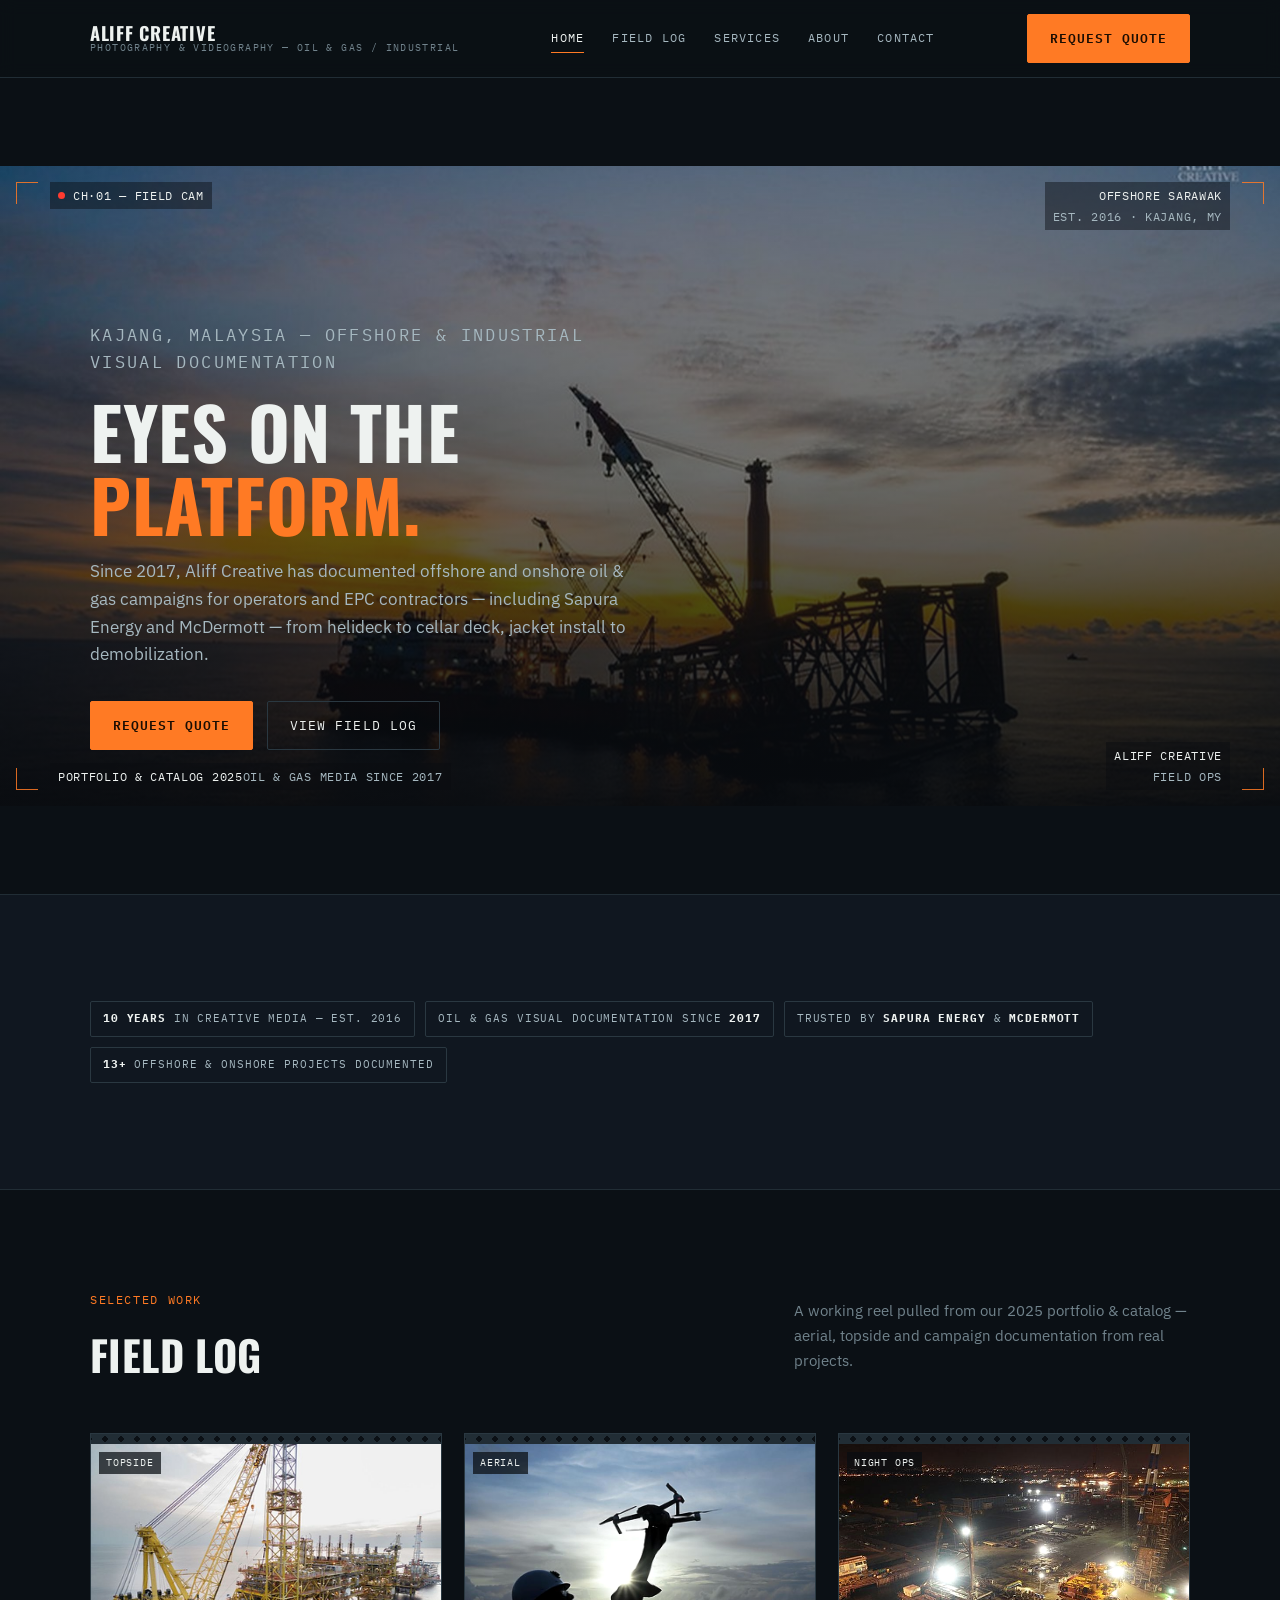
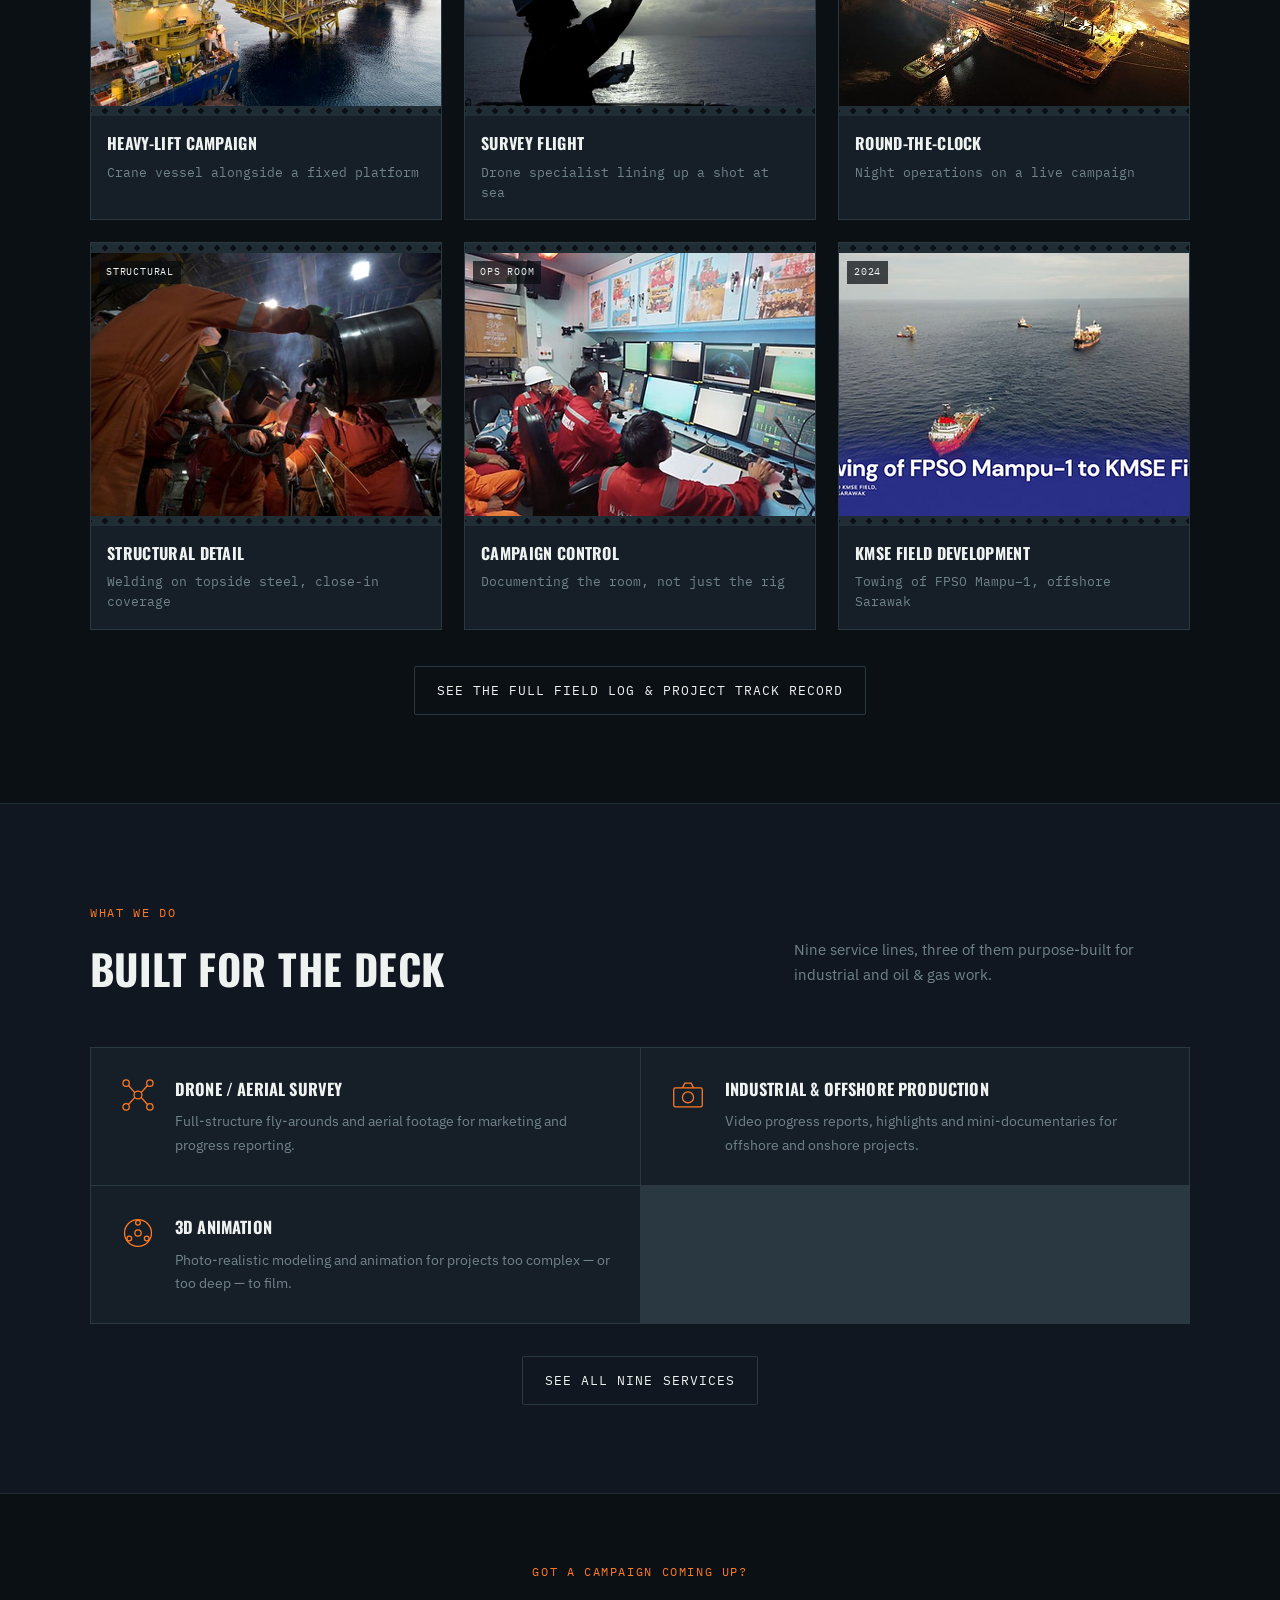
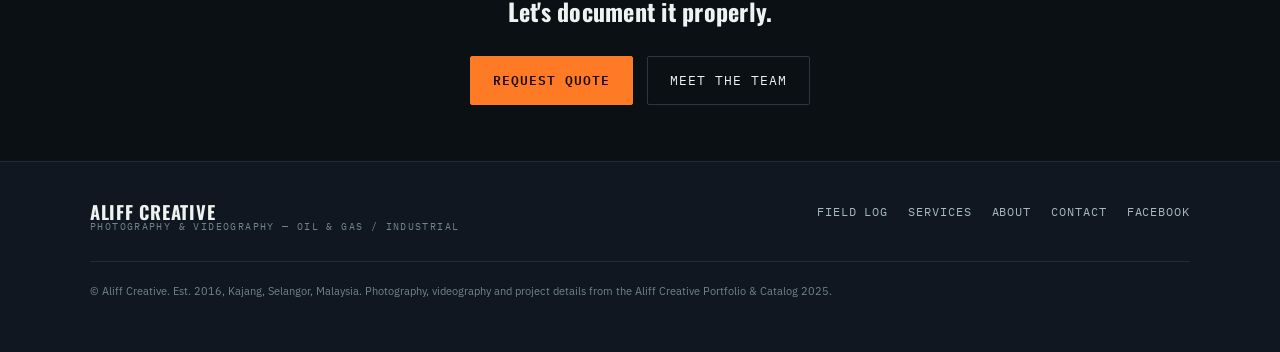
==== index.html @ 96217021 "Build Aliff Creative site with real portfolio content Multi-page static site (home, field log, servi" ====
<!DOCTYPE html>
<html lang="en">
<head>
<meta charset="UTF-8">
<meta name="viewport" content="width=device-width, initial-scale=1.0">
<title>Aliff Creative — Offshore &amp; Industrial Photography, Videography</title>
<meta name="description" content="Aliff Creative documents offshore and onshore oil &amp; gas operations across Malaysia — aerial survey, topside photography, turnaround video and 3D animation, trusted since 2017.">
<link rel="preconnect" href="https://fonts.googleapis.com">
<link rel="stylesheet" href="https://fonts.googleapis.com/css2?family=Oswald:wght@500;600;700&family=IBM+Plex+Sans:wght@400;500;600&family=IBM+Plex+Mono:wght@400;500&display=swap">
<link rel="stylesheet" href="styles.css">
</head>
<body>

<header class="topbar">
  <div class="wrap">
    <a class="brand" href="index.html">
      <strong>Aliff Creative</strong>
      <span>Photography &amp; Videography — Oil &amp; Gas / Industrial</span>
    </a>
    <button class="navtoggle" id="navToggle" aria-expanded="false" aria-controls="navLinks" aria-label="Toggle menu">
      <span></span><span></span><span></span>
    </button>
    <nav class="navlinks" id="navLinks">
      <a href="index.html" aria-current="page">Home</a>
      <a href="work.html">Field Log</a>
      <a href="services.html">Services</a>
      <a href="about.html">About</a>
      <a href="contact.html">Contact</a>
    </nav>
    <div class="navcta">
      <a class="btn btn-solid" href="contact.html">Request Quote</a>
    </div>
  </div>
</header>

<main>
  <section class="hero">
    <div class="hero-media">
      <div class="hud" aria-hidden="true">
        <span class="corner c-tl"></span><span class="corner c-tr"></span>
        <span class="corner c-bl"></span><span class="corner c-br"></span>
        <span class="tag tl"><span class="rec-dot"></span> CH·01 — FIELD CAM</span>
        <span class="tag tr"><div><span>OFFSHORE SARAWAK</span><span class="dim">EST. 2016 · KAJANG, MY</span></div></span>
        <span class="tag bl"><div><span>PORTFOLIO &amp; CATALOG 2025</span><span class="dim">OIL &amp; GAS MEDIA SINCE 2017</span></div></span>
        <span class="tag br"><div><span>ALIFF CREATIVE</span><span class="dim">FIELD OPS</span></div></span>
      </div>
      <div class="wrap hero-copy">
        <p class="eyebrow">Kajang, Malaysia — Offshore &amp; Industrial Visual Documentation</p>
        <h1>Eyes on the <span class="accent">platform.</span></h1>
        <p>Since 2017, Aliff Creative has documented offshore and onshore oil &amp; gas campaigns for operators and EPC contractors — including Sapura Energy and McDermott — from helideck to cellar deck, jacket install to demobilization.</p>
        <div class="hero-actions">
          <a class="btn btn-solid" href="contact.html">Request Quote</a>
          <a class="btn" href="work.html">View Field Log</a>
        </div>
      </div>
    </div>
  </section>

  <section class="trust">
    <div class="wrap">
      <span class="chip"><strong>10 years</strong> in creative media — est. 2016</span>
      <span class="chip">Oil &amp; gas visual documentation since <strong>2017</strong></span>
      <span class="chip">Trusted by <strong>Sapura Energy</strong> &amp; <strong>McDermott</strong></span>
      <span class="chip"><strong>13+</strong> offshore &amp; onshore projects documented</span>
    </div>
  </section>

  <section id="work">
    <div class="wrap">
      <div class="head-row">
        <div>
          <p class="eyebrow">Selected Work</p>
          <h2>Field Log</h2>
        </div>
        <p class="lede">A working reel pulled from our 2025 portfolio &amp; catalog — aerial, topside and campaign documentation from real projects.</p>
      </div>

      <div class="sheet">
        <article class="frame">
          <div class="perf"></div>
          <div class="frame-media">
            <img src="images/crane-vessel.jpg" alt="Heavy-lift crane vessel alongside a fixed offshore platform under overcast sky.">
            <span class="frame-tag">Topside</span>
          </div>
          <div class="perf"></div>
          <div class="frame-body">
            <h3>Heavy-Lift Campaign</h3>
            <p>Crane vessel alongside a fixed platform</p>
          </div>
        </article>

        <article class="frame">
          <div class="perf"></div>
          <div class="frame-media">
            <img src="images/drone-op.jpg" alt="Drone operator silhouetted against the sun, launching a survey flight offshore.">
            <span class="frame-tag">Aerial</span>
          </div>
          <div class="perf"></div>
          <div class="frame-body">
            <h3>Survey Flight</h3>
            <p>Drone specialist lining up a shot at sea</p>
          </div>
        </article>

        <article class="frame">
          <div class="perf"></div>
          <div class="frame-media">
            <img src="images/night-ops.jpg" alt="Night operations at a live project site, work vessels under floodlight.">
            <span class="frame-tag">Night Ops</span>
          </div>
          <div class="perf"></div>
          <div class="frame-body">
            <h3>Round-the-Clock</h3>
            <p>Night operations on a live campaign</p>
          </div>
        </article>

        <article class="frame">
          <div class="perf"></div>
          <div class="frame-media">
            <img src="images/welding.jpg" alt="Welder in full PPE working on topside structural steel, sparks visible.">
            <span class="frame-tag">Structural</span>
          </div>
          <div class="perf"></div>
          <div class="frame-body">
            <h3>Structural Detail</h3>
            <p>Welding on topside steel, close-in coverage</p>
          </div>
        </article>

        <article class="frame">
          <div class="perf"></div>
          <div class="frame-media">
            <img src="images/control-room.jpg" alt="Crew in red coveralls monitoring multiple screens in an operations control room.">
            <span class="frame-tag">Ops Room</span>
          </div>
          <div class="perf"></div>
          <div class="frame-body">
            <h3>Campaign Control</h3>
            <p>Documenting the room, not just the rig</p>
          </div>
        </article>

        <article class="frame">
          <div class="perf"></div>
          <div class="frame-media">
            <img src="images/fpso-towing.jpg" alt="Aerial view of the FPSO Mampu-1 under tow to KMSE Field, offshore Sarawak.">
            <span class="frame-tag">2024</span>
          </div>
          <div class="perf"></div>
          <div class="frame-body">
            <h3>KMSE Field Development</h3>
            <p>Towing of FPSO Mampu&#8211;1, offshore Sarawak</p>
          </div>
        </article>
      </div>

      <div style="margin-top:36px;text-align:center;">
        <a class="btn" href="work.html">See the full Field Log &amp; project track record</a>
      </div>
    </div>
  </section>

  <section style="background:var(--ink-2);border-block:1px solid var(--line-soft);">
    <div class="wrap">
      <div class="head-row">
        <div>
          <p class="eyebrow">What We Do</p>
          <h2>Built For The Deck</h2>
        </div>
        <p class="lede">Nine service lines, three of them purpose-built for industrial and oil &amp; gas work.</p>
      </div>
      <div class="spec-list">
        <div class="spec">
          <svg viewBox="0 0 48 48" stroke-width="1.6" fill="none" stroke="currentColor"><circle cx="24" cy="24" r="5"/><circle cx="9" cy="9" r="4"/><circle cx="39" cy="9" r="4"/><circle cx="9" cy="39" r="4"/><circle cx="39" cy="39" r="4"/><line x1="20" y1="21" x2="12" y2="12"/><line x1="28" y1="21" x2="36" y2="12"/><line x1="20" y1="27" x2="12" y2="36"/><line x1="28" y1="27" x2="36" y2="36"/></svg>
          <div><h3>Drone / Aerial Survey</h3><p>Full-structure fly-arounds and aerial footage for marketing and progress reporting.</p></div>
        </div>
        <div class="spec">
          <svg viewBox="0 0 48 48" stroke-width="1.6" fill="none" stroke="currentColor"><rect x="6" y="15" width="36" height="24" rx="2"/><path d="M17 15l3-6h8l3 6"/><circle cx="24" cy="27" r="7"/></svg>
          <div><h3>Industrial &amp; Offshore Production</h3><p>Video progress reports, highlights and mini-documentaries for offshore and onshore projects.</p></div>
        </div>
        <div class="spec">
          <svg viewBox="0 0 48 48" stroke-width="1.6" fill="none" stroke="currentColor"><circle cx="24" cy="24" r="17"/><circle cx="24" cy="24" r="4"/><circle cx="24" cy="11" r="3"/><circle cx="35" cy="31" r="3"/><circle cx="13" cy="31" r="3"/></svg>
          <div><h3>3D Animation</h3><p>Photo-realistic modeling and animation for projects too complex — or too deep — to film.</p></div>
        </div>
      </div>
      <div style="margin-top:32px;text-align:center;">
        <a class="btn" href="services.html">See all nine services</a>
      </div>
    </div>
  </section>

  <section class="section-tight">
    <div class="wrap" style="text-align:center;">
      <p class="eyebrow">Got A Campaign Coming Up?</p>
      <h2 style="margin-top:8px;">Let's document it properly.</h2>
      <div class="hero-actions" style="justify-content:center;margin-top:24px;">
        <a class="btn btn-solid" href="contact.html">Request Quote</a>
        <a class="btn" href="about.html">Meet The Team</a>
      </div>
    </div>
  </section>
</main>

<footer>
  <div class="wrap">
    <div class="foot-row">
      <a class="brand" href="index.html">
        <strong>Aliff Creative</strong>
        <span>Photography &amp; Videography — Oil &amp; Gas / Industrial</span>
      </a>
      <nav class="foot-links">
        <a href="work.html">Field Log</a>
        <a href="services.html">Services</a>
        <a href="about.html">About</a>
        <a href="contact.html">Contact</a>
        <a href="https://www.facebook.com/AliffCreativeDesign/" target="_blank" rel="noopener">Facebook</a>
      </nav>
    </div>
    <p class="credits">
      &copy; Aliff Creative. Est. 2016, Kajang, Selangor, Malaysia. Photography, videography and project details from the Aliff Creative Portfolio &amp; Catalog 2025.
    </p>
  </div>
</footer>

<script src="script.js"></script>
</body>
</html>
---- styles.css ----
/* Aliff Creative — shared site styles
   Deliberate single-world theme: a night-shift drone-viewfinder aesthetic
   (dark steel ground, one flare-amber accent). Not a default — see about.html
   for why: the whole identity is built around offshore night operations. */
:root{
  --ink:#0b1015;
  --ink-2:#101720;
  --panel:#161f28;
  --panel-2:#1b2530;
  --line:#2a3841;
  --line-soft:#212d35;
  --mist:#a6b8c0;
  --mist-dim:#71838c;
  --white:#eef2f0;
  --flare:#ff7a24;
  --flare-deep:#d9600f;
  --flare-soft:rgba(255,122,36,.14);
  --font-display:'Oswald',"Arial Narrow",sans-serif;
  --font-body:'IBM Plex Sans',system-ui,-apple-system,sans-serif;
  --font-mono:'IBM Plex Mono',"SFMono-Regular",Menlo,monospace;
}
*{box-sizing:border-box;}
html{scroll-behavior:smooth;}
@media (prefers-reduced-motion:reduce){html{scroll-behavior:auto;}}
body{
  margin:0;
  background:var(--ink);
  color:var(--mist);
  font-family:var(--font-body);
  font-size:16px;
  line-height:1.65;
}
img{max-width:100%;display:block;}
a{color:inherit;}
h1,h2,h3{font-family:var(--font-display);color:var(--white);text-wrap:balance;margin:0;letter-spacing:.01em;}
.wrap{width:100%;max-width:1180px;margin-inline:auto;padding-inline:clamp(16px,4vw,40px);}
.eyebrow{font-family:var(--font-mono);font-size:.72rem;letter-spacing:.14em;text-transform:uppercase;color:var(--flare);}
.btn{
  display:inline-flex;align-items:center;gap:8px;
  font-family:var(--font-mono);font-size:.8rem;letter-spacing:.08em;text-transform:uppercase;
  padding:13px 22px;border-radius:2px;border:1px solid var(--line);
  background:transparent;color:var(--white);cursor:pointer;text-decoration:none;
  transition:border-color .15s ease, background .15s ease, color .15s ease;
}
.btn:hover{border-color:var(--flare);color:var(--flare);}
.btn:focus-visible{outline:2px solid var(--flare);outline-offset:2px;}
.btn-solid{background:var(--flare);border-color:var(--flare);color:#1a0d02;font-weight:600;}
.btn-solid:hover{background:var(--flare-deep);border-color:var(--flare-deep);color:#1a0d02;}

/* ---------- Nav ---------- */
.topbar{position:sticky;top:0;z-index:40;background:rgba(11,16,21,.88);backdrop-filter:blur(8px);border-bottom:1px solid var(--line-soft);}
.topbar .wrap{display:flex;align-items:center;justify-content:space-between;padding-block:14px;gap:16px;}
.brand{display:flex;flex-direction:column;line-height:1.1;text-decoration:none;}
.brand strong{font-family:var(--font-display);font-size:1.15rem;letter-spacing:.04em;color:var(--white);text-transform:uppercase;}
.brand span{font-family:var(--font-mono);font-size:.62rem;letter-spacing:.14em;color:var(--mist-dim);text-transform:uppercase;}
.navlinks{display:flex;align-items:center;gap:28px;}
.navlinks a{font-family:var(--font-mono);font-size:.76rem;letter-spacing:.1em;text-transform:uppercase;text-decoration:none;color:var(--mist);padding-block:4px;border-bottom:1px solid transparent;}
.navlinks a:hover,.navlinks a[aria-current="page"]{color:var(--white);border-color:var(--flare);}
.navcta{display:flex;align-items:center;gap:14px;}
.navtoggle{display:none;background:none;border:1px solid var(--line);color:var(--white);width:40px;height:36px;border-radius:2px;cursor:pointer;}
.navtoggle span{display:block;width:18px;height:2px;background:var(--white);margin:4px auto;}
@media (max-width:820px){
  .navlinks{position:absolute;top:100%;left:0;right:0;background:var(--ink-2);border-bottom:1px solid var(--line-soft);flex-direction:column;align-items:flex-start;gap:0;padding:8px 0;display:none;}
  .navlinks.open{display:flex;}
  .navlinks a{width:100%;padding:12px clamp(16px,4vw,40px);border-bottom:1px solid var(--line-soft);}
  .navtoggle{display:block;}
  .navcta .btn-solid{display:none;}
}

/* ---------- Hero (home) ---------- */
.hero{position:relative;overflow:hidden;border-bottom:1px solid var(--line-soft);}
.hero-media{position:relative;min-height:640px;display:flex;align-items:flex-end;
  background:linear-gradient(180deg,rgba(9,13,17,.35) 0%,rgba(9,13,17,.55) 45%,rgba(8,11,15,.96) 100%),url('images/hero-dusk.jpg') center/cover no-repeat;}
.hud{position:absolute;inset:16px;pointer-events:none;font-family:var(--font-mono);font-size:.72rem;letter-spacing:.06em;color:var(--white);text-transform:uppercase;}
.hud .corner{position:absolute;width:22px;height:22px;border:1.5px solid var(--flare);opacity:.85;}
.hud .c-tl{top:0;left:0;border-right:none;border-bottom:none;}
.hud .c-tr{top:0;right:0;border-left:none;border-bottom:none;}
.hud .c-bl{bottom:0;left:0;border-right:none;border-top:none;}
.hud .c-br{bottom:0;right:0;border-left:none;border-top:none;}
.hud .tag{position:absolute;display:flex;align-items:center;gap:8px;background:rgba(9,13,17,.45);padding:4px 8px;}
.hud .tl{top:0;left:34px;} .hud .tr{top:0;right:34px;text-align:right;flex-direction:row-reverse;}
.hud .bl{bottom:0;left:34px;} .hud .br{bottom:0;right:34px;text-align:right;}
.hud .rec-dot{width:7px;height:7px;border-radius:50%;background:#ff3b30;animation:blink 1.6s ease-in-out infinite;}
@media (prefers-reduced-motion:reduce){.hud .rec-dot{animation:none;}}
@keyframes blink{0%,55%,100%{opacity:1;}30%{opacity:.25;}}
.hud .tr div,.hud .br div{display:flex;flex-direction:column;gap:2px;}
.hud .dim{color:var(--mist);}
.hero-copy{position:relative;padding-block:96px 56px;width:100%;}
.hero-copy h1{font-size:clamp(2.4rem,5.6vw,4.6rem);text-transform:uppercase;line-height:1.02;max-width:15ch;}
.hero-copy .accent{color:var(--flare);}
.hero-copy p{max-width:56ch;color:var(--mist);font-size:1.05rem;margin-top:18px;}
.hero-actions{display:flex;flex-wrap:wrap;gap:14px;margin-top:32px;}
@media (max-width:640px){.hero-media{min-height:560px;}.hud{display:none;}.hero-copy{padding-block:64px 40px;}}

/* ---------- Page header (interior pages) ---------- */
.page-header{position:relative;border-bottom:1px solid var(--line-soft);overflow:hidden;}
.page-header-media{position:relative;min-height:260px;display:flex;align-items:flex-end;background-size:cover;background-position:center;}
.page-header-media::before{content:"";position:absolute;inset:0;background:linear-gradient(180deg,rgba(9,13,17,.45) 0%,rgba(8,11,15,.94) 100%);}
.page-header-copy{position:relative;padding-block:64px 32px;}
.page-header-copy h1{font-size:clamp(2rem,4.4vw,3.2rem);text-transform:uppercase;max-width:20ch;}
.page-header-copy p{max-width:56ch;color:var(--mist);margin-top:12px;}

/* ---------- Trust strip ---------- */
.trust{border-bottom:1px solid var(--line-soft);background:var(--ink-2);}
.trust .wrap{display:flex;flex-wrap:wrap;gap:10px;padding-block:18px;}
.chip{font-family:var(--font-mono);font-size:.68rem;letter-spacing:.08em;text-transform:uppercase;color:var(--mist);border:1px solid var(--line);padding:8px 12px;border-radius:2px;white-space:nowrap;}
.chip strong{color:var(--white);}

/* ---------- Section shell ---------- */
section{padding-block:88px;}
.section-tight{padding-block:56px;}
.head-row{display:flex;justify-content:space-between;align-items:flex-end;gap:24px;flex-wrap:wrap;margin-bottom:44px;}
.head-row h2{font-size:clamp(1.8rem,3.6vw,2.6rem);text-transform:uppercase;}
.head-row .lede{max-width:44ch;color:var(--mist-dim);font-size:.95rem;margin-top:10px;}

/* ---------- Contact sheet / gallery ---------- */
.sheet{display:grid;grid-template-columns:repeat(3,1fr);gap:22px;}
@media (max-width:900px){.sheet{grid-template-columns:repeat(2,1fr);}}
@media (max-width:600px){.sheet{grid-template-columns:1fr;}}
.frame{background:var(--panel);border:1px solid var(--line);position:relative;}
.perf{height:10px;background-color:var(--line-soft);background-image:radial-gradient(circle,var(--ink) 2.6px,transparent 2.7px);background-size:16px 10px;background-position:6px center;background-repeat:repeat-x;}
.frame-media{position:relative;aspect-ratio:4/3;overflow:hidden;background:var(--ink-2);}
.frame-media img{width:100%;height:100%;object-fit:cover;filter:saturate(.94) contrast(1.03);}
.frame-tag{position:absolute;top:8px;left:8px;background:rgba(9,13,17,.72);color:var(--white);font-family:var(--font-mono);font-size:.62rem;letter-spacing:.08em;padding:3px 7px;text-transform:uppercase;}
.frame-body{padding:14px 16px 16px;}
.frame-body h3{font-size:1rem;text-transform:uppercase;letter-spacing:.02em;}
.frame-body p{margin:6px 0 0;font-size:.82rem;color:var(--mist-dim);font-family:var(--font-mono);line-height:1.55;}

/* ---------- Services / spec cards ---------- */
.spec-list{display:grid;grid-template-columns:repeat(2,1fr);gap:1px;background:var(--line);border:1px solid var(--line);}
@media (max-width:760px){.spec-list{grid-template-columns:1fr;}}
.spec{background:var(--panel);padding:28px;display:flex;gap:18px;}
.spec svg{flex:none;width:38px;height:38px;color:var(--flare);}
.spec h3{font-size:1.02rem;text-transform:uppercase;}
.spec p{margin:8px 0 0;font-size:.88rem;color:var(--mist-dim);}
.spec ul{margin:10px 0 0;padding-left:18px;font-size:.85rem;color:var(--mist-dim);}
.spec li+li{margin-top:4px;}

/* ---------- Stat strip ---------- */
.stats{display:grid;grid-template-columns:repeat(4,1fr);border:1px solid var(--line);background:var(--panel);}
@media (max-width:760px){.stats{grid-template-columns:repeat(2,1fr);}}
.stat{padding:24px 20px;border-right:1px solid var(--line);}
.stat:nth-child(4n){border-right:none;}
@media (max-width:760px){.stat:nth-child(2n){border-right:none;}.stat{border-bottom:1px solid var(--line);}}
.stat .num{font-family:var(--font-display);font-size:2.2rem;color:var(--flare);font-variant-numeric:tabular-nums;}
.stat .label{font-family:var(--font-mono);font-size:.68rem;letter-spacing:.08em;text-transform:uppercase;color:var(--mist-dim);margin-top:4px;}

/* ---------- About / team ---------- */
.about-grid{display:grid;grid-template-columns:1.1fr .9fr;gap:56px;align-items:start;}
@media (max-width:860px){.about-grid{grid-template-columns:1fr;gap:36px;}}
.about-copy p{max-width:64ch;color:var(--mist);font-size:1rem;}
.about-copy p+p{margin-top:14px;}
.team-grid{display:grid;grid-template-columns:repeat(4,1fr);gap:28px 20px;}
@media (max-width:760px){.team-grid{grid-template-columns:repeat(2,1fr);}}
.team-card{text-align:center;}
.team-photo{width:100%;aspect-ratio:1/1;border-radius:50%;overflow:hidden;border:2px solid var(--line);}
.team-photo img{width:100%;height:100%;object-fit:cover;}
.team-card h3{font-size:.92rem;text-transform:uppercase;margin-top:14px;}
.team-card p{font-family:var(--font-mono);font-size:.68rem;letter-spacing:.05em;text-transform:uppercase;color:var(--flare);margin-top:4px;}
.standards{border:1px solid var(--line);background:var(--panel);}
.standards h3{font-family:var(--font-mono);font-size:.72rem;letter-spacing:.12em;text-transform:uppercase;color:var(--mist-dim);padding:16px 18px;border-bottom:1px solid var(--line);}

/* ---------- Track record table ---------- */
.track{border:1px solid var(--line);background:var(--panel);}
.track-row{display:grid;grid-template-columns:90px 1fr auto;gap:16px;padding:16px 18px;border-bottom:1px solid var(--line-soft);align-items:baseline;}
.track-row:last-child{border-bottom:none;}
.track-row .yr{font-family:var(--font-mono);color:var(--flare);font-size:.85rem;}
.track-row .proj{color:var(--white);font-size:.95rem;}
.track-row .proj span{display:block;color:var(--mist-dim);font-size:.78rem;margin-top:2px;}
.track-row .scope{font-family:var(--font-mono);font-size:.68rem;letter-spacing:.03em;text-transform:uppercase;color:var(--mist-dim);text-align:right;}
@media (max-width:640px){.track-row{grid-template-columns:1fr;gap:4px;}.track-row .scope{text-align:left;}}

/* ---------- Contact ---------- */
.contact-grid{display:grid;grid-template-columns:1fr 1fr;gap:56px;}
@media (max-width:860px){.contact-grid{grid-template-columns:1fr;gap:40px;}}
.ticket{border:1px solid var(--line);background:var(--panel);padding:clamp(20px,3vw,34px);}
.field{display:flex;flex-direction:column;gap:6px;margin-bottom:18px;}
.field label{font-family:var(--font-mono);font-size:.68rem;letter-spacing:.1em;text-transform:uppercase;color:var(--mist-dim);}
.field input,.field select,.field textarea{background:var(--ink-2);border:1px solid var(--line);color:var(--white);font-family:var(--font-body);font-size:.95rem;padding:11px 12px;border-radius:2px;}
.field input:focus-visible,.field select:focus-visible,.field textarea:focus-visible{outline:2px solid var(--flare);outline-offset:1px;border-color:var(--flare);}
.field-row{display:grid;grid-template-columns:1fr 1fr;gap:16px;}
@media (max-width:480px){.field-row{grid-template-columns:1fr;}}
.ticket-foot{display:flex;align-items:center;justify-content:space-between;gap:16px;flex-wrap:wrap;margin-top:8px;}
.form-note{font-family:var(--font-mono);font-size:.68rem;color:var(--mist-dim);margin-top:14px;}
.confirm{display:none;border:1px solid var(--flare);background:var(--flare-soft);color:var(--white);padding:14px 16px;font-family:var(--font-mono);font-size:.8rem;letter-spacing:.03em;margin-bottom:18px;}
.confirm.show{display:block;}
.direct h3{font-size:.72rem;letter-spacing:.12em;text-transform:uppercase;color:var(--mist-dim);font-family:var(--font-mono);margin-bottom:14px;}
.direct dl{display:grid;grid-template-columns:auto 1fr;gap:10px 16px;margin:0;}
.direct dt{font-family:var(--font-mono);font-size:.72rem;color:var(--mist-dim);text-transform:uppercase;}
.direct dd{margin:0;color:var(--white);font-size:.92rem;}
.direct dd a{text-decoration:underline;text-underline-offset:2px;}
.direct{padding-bottom:24px;border-bottom:1px solid var(--line-soft);margin-bottom:24px;}

/* ---------- Footer ---------- */
footer{border-top:1px solid var(--line-soft);background:var(--ink-2);padding-block:40px;}
.foot-row{display:flex;justify-content:space-between;gap:24px;flex-wrap:wrap;align-items:flex-start;}
.foot-links{display:flex;gap:20px;flex-wrap:wrap;}
.foot-links a{font-family:var(--font-mono);font-size:.72rem;letter-spacing:.08em;text-transform:uppercase;text-decoration:none;color:var(--mist);}
.foot-links a:hover{color:var(--flare);}
.credits{margin-top:28px;padding-top:20px;border-top:1px solid var(--line-soft);font-size:.7rem;color:var(--mist-dim);line-height:1.7;}
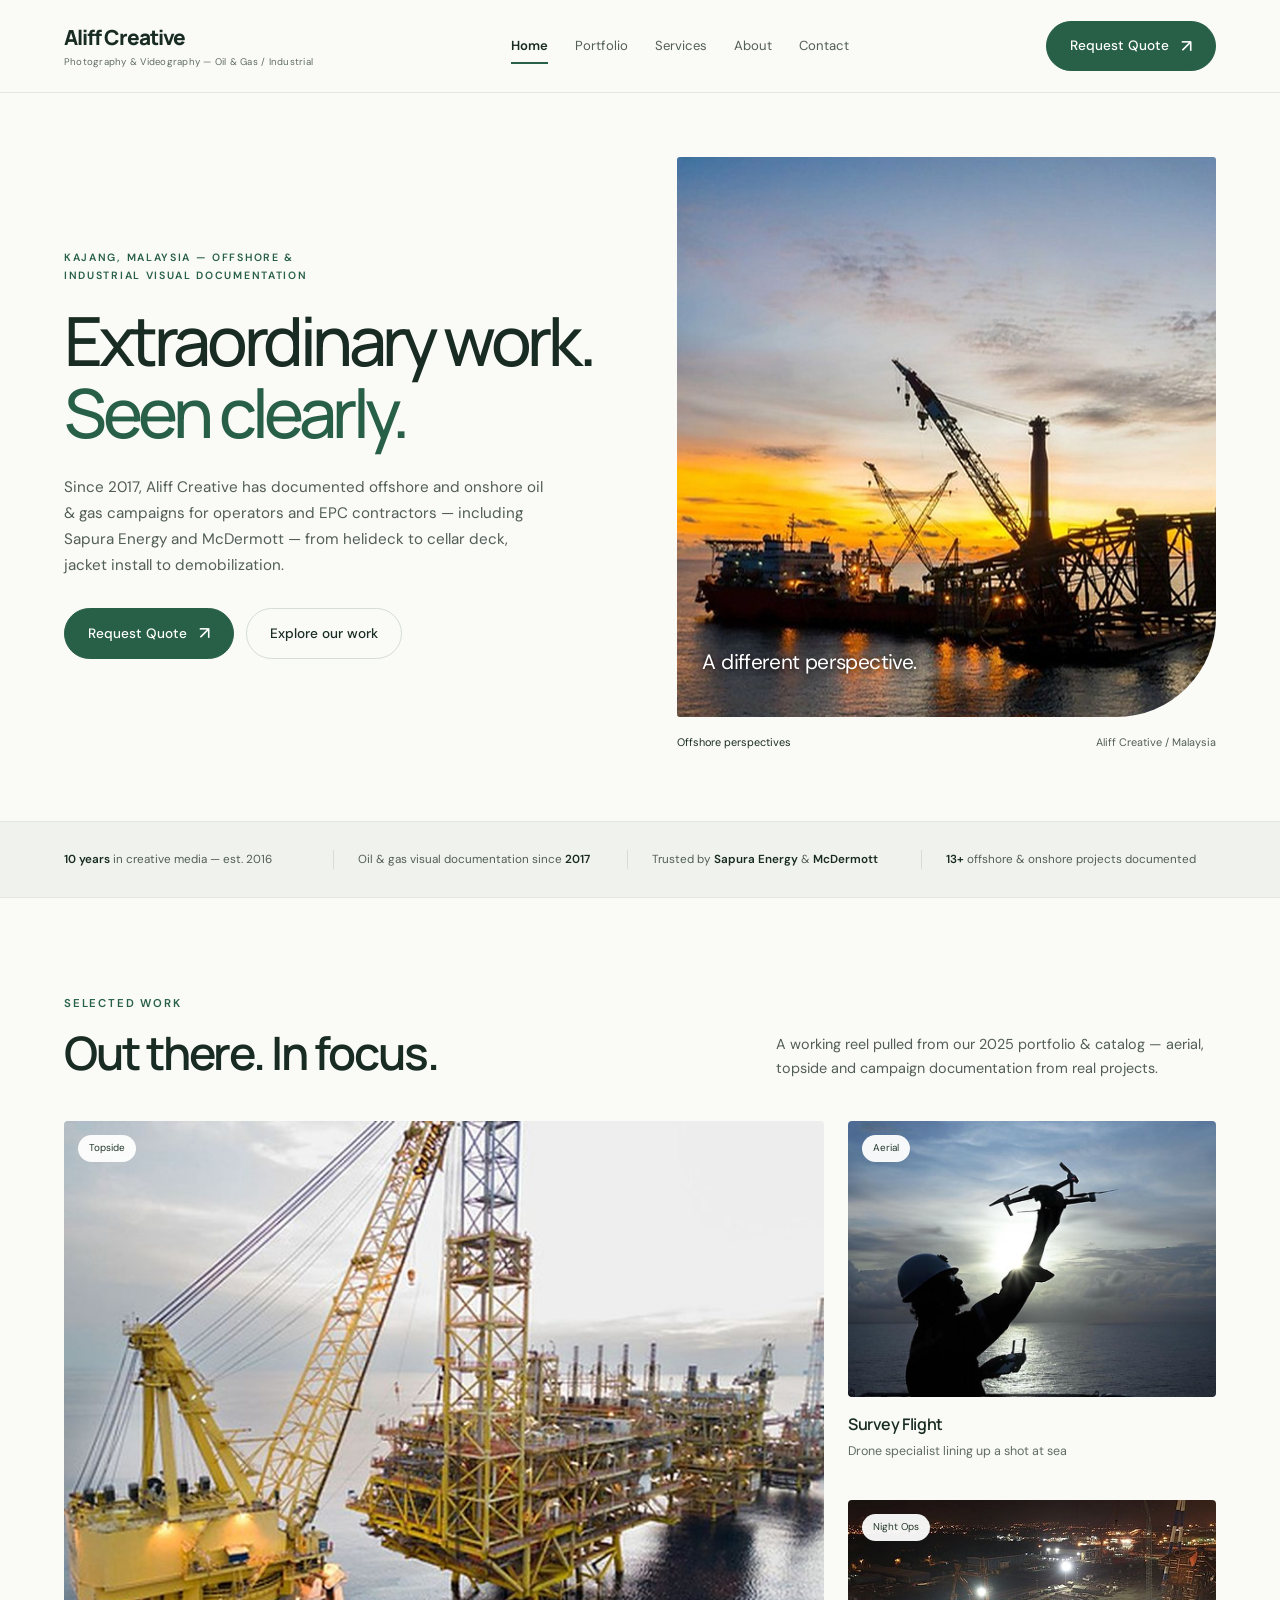
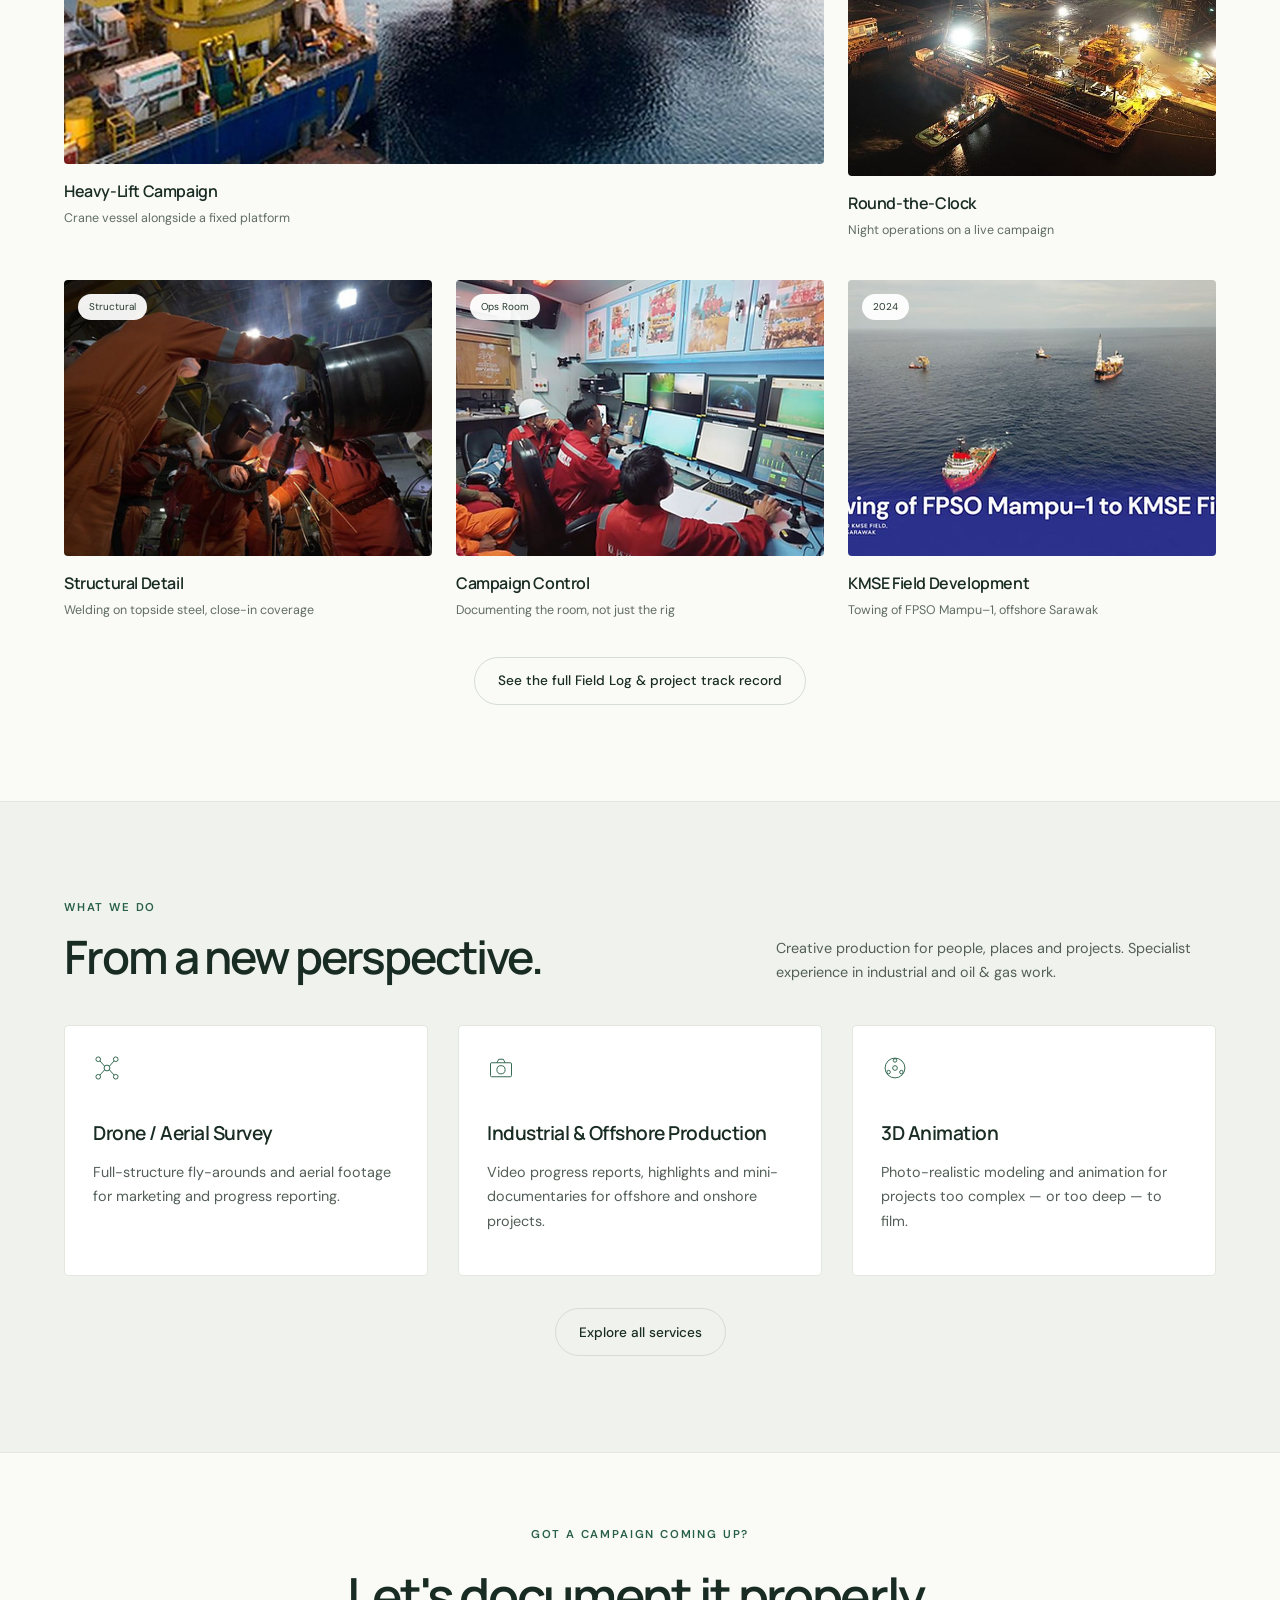
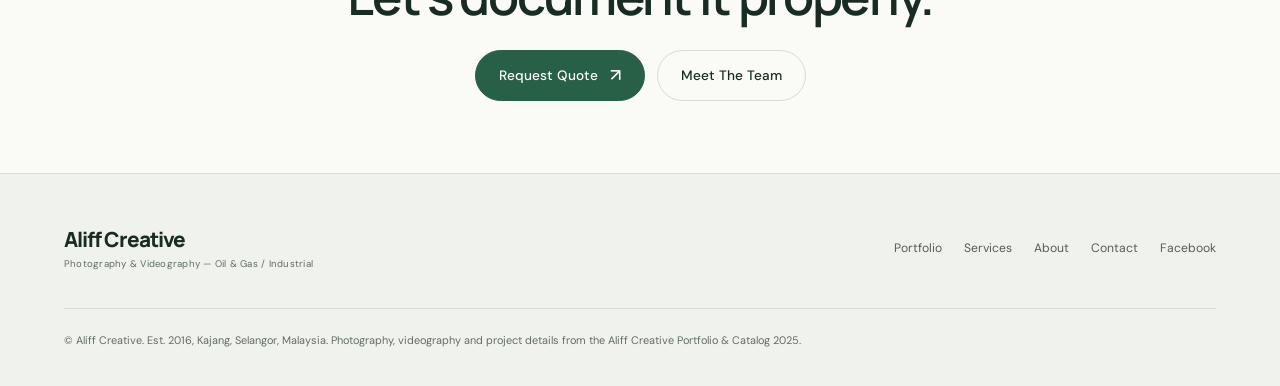
==== commit e1bc89ca: "Refresh website with light design and interactive portfolio" ====
--- a/index.html
+++ b/index.html
@@ -6,10 +6,11 @@
 <title>Aliff Creative — Offshore &amp; Industrial Photography, Videography</title>
 <meta name="description" content="Aliff Creative documents offshore and onshore oil &amp; gas operations across Malaysia — aerial survey, topside photography, turnaround video and 3D animation, trusted since 2017.">
 <link rel="preconnect" href="https://fonts.googleapis.com">
-<link rel="stylesheet" href="https://fonts.googleapis.com/css2?family=Oswald:wght@500;600;700&family=IBM+Plex+Sans:wght@400;500;600&family=IBM+Plex+Mono:wght@400;500&display=swap">
+<link rel="stylesheet" href="https://fonts.googleapis.com/css2?family=Manrope:wght@400;500;600;700;800&family=DM+Sans:wght@400;500;600&display=swap">
 <link rel="stylesheet" href="styles.css">
 </head>
-<body>
+<body data-page="index">
+<a class="skip-link" href="#main">Skip to content</a>
 
 <header class="topbar">
   <div class="wrap">
@@ -22,7 +23,7 @@
     </button>
     <nav class="navlinks" id="navLinks">
       <a href="index.html" aria-current="page">Home</a>
-      <a href="work.html">Field Log</a>
+      <a href="work.html">Portfolio</a>
       <a href="services.html">Services</a>
       <a href="about.html">About</a>
       <a href="contact.html">Contact</a>
@@ -33,26 +34,19 @@
   </div>
 </header>
 
-<main>
+<main id="main" tabindex="-1">
   <section class="hero">
     <div class="hero-media">
-      <div class="hud" aria-hidden="true">
-        <span class="corner c-tl"></span><span class="corner c-tr"></span>
-        <span class="corner c-bl"></span><span class="corner c-br"></span>
-        <span class="tag tl"><span class="rec-dot"></span> CH·01 — FIELD CAM</span>
-        <span class="tag tr"><div><span>OFFSHORE SARAWAK</span><span class="dim">EST. 2016 · KAJANG, MY</span></div></span>
-        <span class="tag bl"><div><span>PORTFOLIO &amp; CATALOG 2025</span><span class="dim">OIL &amp; GAS MEDIA SINCE 2017</span></div></span>
-        <span class="tag br"><div><span>ALIFF CREATIVE</span><span class="dim">FIELD OPS</span></div></span>
-      </div>
       <div class="wrap hero-copy">
         <p class="eyebrow">Kajang, Malaysia — Offshore &amp; Industrial Visual Documentation</p>
-        <h1>Eyes on the <span class="accent">platform.</span></h1>
+        <h1>Extraordinary work.<br><span class="accent">Seen clearly.</span></h1>
         <p>Since 2017, Aliff Creative has documented offshore and onshore oil &amp; gas campaigns for operators and EPC contractors — including Sapura Energy and McDermott — from helideck to cellar deck, jacket install to demobilization.</p>
         <div class="hero-actions">
           <a class="btn btn-solid" href="contact.html">Request Quote</a>
-          <a class="btn" href="work.html">View Field Log</a>
-        </div>
-      </div>
+          <a class="btn" href="work.html">Explore our work</a>
+        </div>
+      </div>
+      <figure class="hero-visual"><img src="images/hero-dusk.jpg" width="1680" height="945" alt="Offshore platform silhouetted against the evening sky, photographed by Aliff Creative." fetchpriority="high"><figcaption><span>Offshore perspectives</span><span>Aliff Creative / Malaysia</span></figcaption></figure>
     </div>
   </section>
 
@@ -70,7 +64,7 @@
       <div class="head-row">
         <div>
           <p class="eyebrow">Selected Work</p>
-          <h2>Field Log</h2>
+          <h2>Out there. In focus.</h2>
         </div>
         <p class="lede">A working reel pulled from our 2025 portfolio &amp; catalog — aerial, topside and campaign documentation from real projects.</p>
       </div>
@@ -79,7 +73,7 @@
         <article class="frame">
           <div class="perf"></div>
           <div class="frame-media">
-            <img src="images/crane-vessel.jpg" alt="Heavy-lift crane vessel alongside a fixed offshore platform under overcast sky.">
+            <img loading="lazy" decoding="async" src="images/crane-vessel.jpg" alt="Heavy-lift crane vessel alongside a fixed offshore platform under overcast sky.">
             <span class="frame-tag">Topside</span>
           </div>
           <div class="perf"></div>
@@ -92,7 +86,7 @@
         <article class="frame">
           <div class="perf"></div>
           <div class="frame-media">
-            <img src="images/drone-op.jpg" alt="Drone operator silhouetted against the sun, launching a survey flight offshore.">
+            <img loading="lazy" decoding="async" src="images/drone-op.jpg" alt="Drone operator silhouetted against the sun, launching a survey flight offshore.">
             <span class="frame-tag">Aerial</span>
           </div>
           <div class="perf"></div>
@@ -105,7 +99,7 @@
         <article class="frame">
           <div class="perf"></div>
           <div class="frame-media">
-            <img src="images/night-ops.jpg" alt="Night operations at a live project site, work vessels under floodlight.">
+            <img loading="lazy" decoding="async" src="images/night-ops.jpg" alt="Night operations at a live project site, work vessels under floodlight.">
             <span class="frame-tag">Night Ops</span>
           </div>
           <div class="perf"></div>
@@ -118,7 +112,7 @@
         <article class="frame">
           <div class="perf"></div>
           <div class="frame-media">
-            <img src="images/welding.jpg" alt="Welder in full PPE working on topside structural steel, sparks visible.">
+            <img loading="lazy" decoding="async" src="images/welding.jpg" alt="Welder in full PPE working on topside structural steel, sparks visible.">
             <span class="frame-tag">Structural</span>
           </div>
           <div class="perf"></div>
@@ -131,7 +125,7 @@
         <article class="frame">
           <div class="perf"></div>
           <div class="frame-media">
-            <img src="images/control-room.jpg" alt="Crew in red coveralls monitoring multiple screens in an operations control room.">
+            <img loading="lazy" decoding="async" src="images/control-room.jpg" alt="Crew in red coveralls monitoring multiple screens in an operations control room.">
             <span class="frame-tag">Ops Room</span>
           </div>
           <div class="perf"></div>
@@ -144,7 +138,7 @@
         <article class="frame">
           <div class="perf"></div>
           <div class="frame-media">
-            <img src="images/fpso-towing.jpg" alt="Aerial view of the FPSO Mampu-1 under tow to KMSE Field, offshore Sarawak.">
+            <img loading="lazy" decoding="async" src="images/fpso-towing.jpg" alt="Aerial view of the FPSO Mampu-1 under tow to KMSE Field, offshore Sarawak.">
             <span class="frame-tag">2024</span>
           </div>
           <div class="perf"></div>
@@ -166,11 +160,11 @@
       <div class="head-row">
         <div>
           <p class="eyebrow">What We Do</p>
-          <h2>Built For The Deck</h2>
-        </div>
-        <p class="lede">Nine service lines, three of them purpose-built for industrial and oil &amp; gas work.</p>
-      </div>
-      <div class="spec-list">
+          <h2>From a new perspective.</h2>
+        </div>
+        <p class="lede">Creative production for people, places and projects. Specialist experience in industrial and oil &amp; gas work.</p>
+      </div>
+      <div class="spec-list home-services">
         <div class="spec">
           <svg viewBox="0 0 48 48" stroke-width="1.6" fill="none" stroke="currentColor"><circle cx="24" cy="24" r="5"/><circle cx="9" cy="9" r="4"/><circle cx="39" cy="9" r="4"/><circle cx="9" cy="39" r="4"/><circle cx="39" cy="39" r="4"/><line x1="20" y1="21" x2="12" y2="12"/><line x1="28" y1="21" x2="36" y2="12"/><line x1="20" y1="27" x2="12" y2="36"/><line x1="28" y1="27" x2="36" y2="36"/></svg>
           <div><h3>Drone / Aerial Survey</h3><p>Full-structure fly-arounds and aerial footage for marketing and progress reporting.</p></div>
@@ -185,7 +179,7 @@
         </div>
       </div>
       <div style="margin-top:32px;text-align:center;">
-        <a class="btn" href="services.html">See all nine services</a>
+        <a class="btn" href="services.html">Explore all services</a>
       </div>
     </div>
   </section>
@@ -210,7 +204,7 @@
         <span>Photography &amp; Videography — Oil &amp; Gas / Industrial</span>
       </a>
       <nav class="foot-links">
-        <a href="work.html">Field Log</a>
+        <a href="work.html">Portfolio</a>
         <a href="services.html">Services</a>
         <a href="about.html">About</a>
         <a href="contact.html">Contact</a>
--- a/styles.css
+++ b/styles.css
@@ -1,200 +1,262 @@
-/* Aliff Creative — shared site styles
-   Deliberate single-world theme: a night-shift drone-viewfinder aesthetic
-   (dark steel ground, one flare-amber accent). Not a default — see about.html
-   for why: the whole identity is built around offshore night operations. */
-:root{
-  --ink:#0b1015;
-  --ink-2:#101720;
-  --panel:#161f28;
-  --panel-2:#1b2530;
-  --line:#2a3841;
-  --line-soft:#212d35;
-  --mist:#a6b8c0;
-  --mist-dim:#71838c;
-  --white:#eef2f0;
-  --flare:#ff7a24;
-  --flare-deep:#d9600f;
-  --flare-soft:rgba(255,122,36,.14);
-  --font-display:'Oswald',"Arial Narrow",sans-serif;
-  --font-body:'IBM Plex Sans',system-ui,-apple-system,sans-serif;
-  --font-mono:'IBM Plex Mono',"SFMono-Regular",Menlo,monospace;
-}
-*{box-sizing:border-box;}
-html{scroll-behavior:smooth;}
-@media (prefers-reduced-motion:reduce){html{scroll-behavior:auto;}}
-body{
-  margin:0;
-  background:var(--ink);
-  color:var(--mist);
-  font-family:var(--font-body);
-  font-size:16px;
-  line-height:1.65;
-}
-img{max-width:100%;display:block;}
-a{color:inherit;}
-h1,h2,h3{font-family:var(--font-display);color:var(--white);text-wrap:balance;margin:0;letter-spacing:.01em;}
-.wrap{width:100%;max-width:1180px;margin-inline:auto;padding-inline:clamp(16px,4vw,40px);}
-.eyebrow{font-family:var(--font-mono);font-size:.72rem;letter-spacing:.14em;text-transform:uppercase;color:var(--flare);}
-.btn{
-  display:inline-flex;align-items:center;gap:8px;
-  font-family:var(--font-mono);font-size:.8rem;letter-spacing:.08em;text-transform:uppercase;
-  padding:13px 22px;border-radius:2px;border:1px solid var(--line);
-  background:transparent;color:var(--white);cursor:pointer;text-decoration:none;
-  transition:border-color .15s ease, background .15s ease, color .15s ease;
-}
-.btn:hover{border-color:var(--flare);color:var(--flare);}
-.btn:focus-visible{outline:2px solid var(--flare);outline-offset:2px;}
-.btn-solid{background:var(--flare);border-color:var(--flare);color:#1a0d02;font-weight:600;}
-.btn-solid:hover{background:var(--flare-deep);border-color:var(--flare-deep);color:#1a0d02;}
-
-/* ---------- Nav ---------- */
-.topbar{position:sticky;top:0;z-index:40;background:rgba(11,16,21,.88);backdrop-filter:blur(8px);border-bottom:1px solid var(--line-soft);}
-.topbar .wrap{display:flex;align-items:center;justify-content:space-between;padding-block:14px;gap:16px;}
-.brand{display:flex;flex-direction:column;line-height:1.1;text-decoration:none;}
-.brand strong{font-family:var(--font-display);font-size:1.15rem;letter-spacing:.04em;color:var(--white);text-transform:uppercase;}
-.brand span{font-family:var(--font-mono);font-size:.62rem;letter-spacing:.14em;color:var(--mist-dim);text-transform:uppercase;}
-.navlinks{display:flex;align-items:center;gap:28px;}
-.navlinks a{font-family:var(--font-mono);font-size:.76rem;letter-spacing:.1em;text-transform:uppercase;text-decoration:none;color:var(--mist);padding-block:4px;border-bottom:1px solid transparent;}
-.navlinks a:hover,.navlinks a[aria-current="page"]{color:var(--white);border-color:var(--flare);}
-.navcta{display:flex;align-items:center;gap:14px;}
-.navtoggle{display:none;background:none;border:1px solid var(--line);color:var(--white);width:40px;height:36px;border-radius:2px;cursor:pointer;}
-.navtoggle span{display:block;width:18px;height:2px;background:var(--white);margin:4px auto;}
-@media (max-width:820px){
-  .navlinks{position:absolute;top:100%;left:0;right:0;background:var(--ink-2);border-bottom:1px solid var(--line-soft);flex-direction:column;align-items:flex-start;gap:0;padding:8px 0;display:none;}
-  .navlinks.open{display:flex;}
-  .navlinks a{width:100%;padding:12px clamp(16px,4vw,40px);border-bottom:1px solid var(--line-soft);}
-  .navtoggle{display:block;}
-  .navcta .btn-solid{display:none;}
-}
-
-/* ---------- Hero (home) ---------- */
-.hero{position:relative;overflow:hidden;border-bottom:1px solid var(--line-soft);}
-.hero-media{position:relative;min-height:640px;display:flex;align-items:flex-end;
-  background:linear-gradient(180deg,rgba(9,13,17,.35) 0%,rgba(9,13,17,.55) 45%,rgba(8,11,15,.96) 100%),url('images/hero-dusk.jpg') center/cover no-repeat;}
-.hud{position:absolute;inset:16px;pointer-events:none;font-family:var(--font-mono);font-size:.72rem;letter-spacing:.06em;color:var(--white);text-transform:uppercase;}
-.hud .corner{position:absolute;width:22px;height:22px;border:1.5px solid var(--flare);opacity:.85;}
-.hud .c-tl{top:0;left:0;border-right:none;border-bottom:none;}
-.hud .c-tr{top:0;right:0;border-left:none;border-bottom:none;}
-.hud .c-bl{bottom:0;left:0;border-right:none;border-top:none;}
-.hud .c-br{bottom:0;right:0;border-left:none;border-top:none;}
-.hud .tag{position:absolute;display:flex;align-items:center;gap:8px;background:rgba(9,13,17,.45);padding:4px 8px;}
-.hud .tl{top:0;left:34px;} .hud .tr{top:0;right:34px;text-align:right;flex-direction:row-reverse;}
-.hud .bl{bottom:0;left:34px;} .hud .br{bottom:0;right:34px;text-align:right;}
-.hud .rec-dot{width:7px;height:7px;border-radius:50%;background:#ff3b30;animation:blink 1.6s ease-in-out infinite;}
-@media (prefers-reduced-motion:reduce){.hud .rec-dot{animation:none;}}
-@keyframes blink{0%,55%,100%{opacity:1;}30%{opacity:.25;}}
-.hud .tr div,.hud .br div{display:flex;flex-direction:column;gap:2px;}
-.hud .dim{color:var(--mist);}
-.hero-copy{position:relative;padding-block:96px 56px;width:100%;}
-.hero-copy h1{font-size:clamp(2.4rem,5.6vw,4.6rem);text-transform:uppercase;line-height:1.02;max-width:15ch;}
-.hero-copy .accent{color:var(--flare);}
-.hero-copy p{max-width:56ch;color:var(--mist);font-size:1.05rem;margin-top:18px;}
-.hero-actions{display:flex;flex-wrap:wrap;gap:14px;margin-top:32px;}
-@media (max-width:640px){.hero-media{min-height:560px;}.hud{display:none;}.hero-copy{padding-block:64px 40px;}}
-
-/* ---------- Page header (interior pages) ---------- */
-.page-header{position:relative;border-bottom:1px solid var(--line-soft);overflow:hidden;}
-.page-header-media{position:relative;min-height:260px;display:flex;align-items:flex-end;background-size:cover;background-position:center;}
-.page-header-media::before{content:"";position:absolute;inset:0;background:linear-gradient(180deg,rgba(9,13,17,.45) 0%,rgba(8,11,15,.94) 100%);}
-.page-header-copy{position:relative;padding-block:64px 32px;}
-.page-header-copy h1{font-size:clamp(2rem,4.4vw,3.2rem);text-transform:uppercase;max-width:20ch;}
-.page-header-copy p{max-width:56ch;color:var(--mist);margin-top:12px;}
-
-/* ---------- Trust strip ---------- */
-.trust{border-bottom:1px solid var(--line-soft);background:var(--ink-2);}
-.trust .wrap{display:flex;flex-wrap:wrap;gap:10px;padding-block:18px;}
-.chip{font-family:var(--font-mono);font-size:.68rem;letter-spacing:.08em;text-transform:uppercase;color:var(--mist);border:1px solid var(--line);padding:8px 12px;border-radius:2px;white-space:nowrap;}
-.chip strong{color:var(--white);}
-
-/* ---------- Section shell ---------- */
-section{padding-block:88px;}
-.section-tight{padding-block:56px;}
-.head-row{display:flex;justify-content:space-between;align-items:flex-end;gap:24px;flex-wrap:wrap;margin-bottom:44px;}
-.head-row h2{font-size:clamp(1.8rem,3.6vw,2.6rem);text-transform:uppercase;}
-.head-row .lede{max-width:44ch;color:var(--mist-dim);font-size:.95rem;margin-top:10px;}
-
-/* ---------- Contact sheet / gallery ---------- */
-.sheet{display:grid;grid-template-columns:repeat(3,1fr);gap:22px;}
-@media (max-width:900px){.sheet{grid-template-columns:repeat(2,1fr);}}
-@media (max-width:600px){.sheet{grid-template-columns:1fr;}}
-.frame{background:var(--panel);border:1px solid var(--line);position:relative;}
-.perf{height:10px;background-color:var(--line-soft);background-image:radial-gradient(circle,var(--ink) 2.6px,transparent 2.7px);background-size:16px 10px;background-position:6px center;background-repeat:repeat-x;}
-.frame-media{position:relative;aspect-ratio:4/3;overflow:hidden;background:var(--ink-2);}
-.frame-media img{width:100%;height:100%;object-fit:cover;filter:saturate(.94) contrast(1.03);}
-.frame-tag{position:absolute;top:8px;left:8px;background:rgba(9,13,17,.72);color:var(--white);font-family:var(--font-mono);font-size:.62rem;letter-spacing:.08em;padding:3px 7px;text-transform:uppercase;}
-.frame-body{padding:14px 16px 16px;}
-.frame-body h3{font-size:1rem;text-transform:uppercase;letter-spacing:.02em;}
-.frame-body p{margin:6px 0 0;font-size:.82rem;color:var(--mist-dim);font-family:var(--font-mono);line-height:1.55;}
-
-/* ---------- Services / spec cards ---------- */
-.spec-list{display:grid;grid-template-columns:repeat(2,1fr);gap:1px;background:var(--line);border:1px solid var(--line);}
-@media (max-width:760px){.spec-list{grid-template-columns:1fr;}}
-.spec{background:var(--panel);padding:28px;display:flex;gap:18px;}
-.spec svg{flex:none;width:38px;height:38px;color:var(--flare);}
-.spec h3{font-size:1.02rem;text-transform:uppercase;}
-.spec p{margin:8px 0 0;font-size:.88rem;color:var(--mist-dim);}
-.spec ul{margin:10px 0 0;padding-left:18px;font-size:.85rem;color:var(--mist-dim);}
-.spec li+li{margin-top:4px;}
-
-/* ---------- Stat strip ---------- */
-.stats{display:grid;grid-template-columns:repeat(4,1fr);border:1px solid var(--line);background:var(--panel);}
-@media (max-width:760px){.stats{grid-template-columns:repeat(2,1fr);}}
-.stat{padding:24px 20px;border-right:1px solid var(--line);}
-.stat:nth-child(4n){border-right:none;}
-@media (max-width:760px){.stat:nth-child(2n){border-right:none;}.stat{border-bottom:1px solid var(--line);}}
-.stat .num{font-family:var(--font-display);font-size:2.2rem;color:var(--flare);font-variant-numeric:tabular-nums;}
-.stat .label{font-family:var(--font-mono);font-size:.68rem;letter-spacing:.08em;text-transform:uppercase;color:var(--mist-dim);margin-top:4px;}
-
-/* ---------- About / team ---------- */
-.about-grid{display:grid;grid-template-columns:1.1fr .9fr;gap:56px;align-items:start;}
-@media (max-width:860px){.about-grid{grid-template-columns:1fr;gap:36px;}}
-.about-copy p{max-width:64ch;color:var(--mist);font-size:1rem;}
-.about-copy p+p{margin-top:14px;}
-.team-grid{display:grid;grid-template-columns:repeat(4,1fr);gap:28px 20px;}
-@media (max-width:760px){.team-grid{grid-template-columns:repeat(2,1fr);}}
-.team-card{text-align:center;}
-.team-photo{width:100%;aspect-ratio:1/1;border-radius:50%;overflow:hidden;border:2px solid var(--line);}
-.team-photo img{width:100%;height:100%;object-fit:cover;}
-.team-card h3{font-size:.92rem;text-transform:uppercase;margin-top:14px;}
-.team-card p{font-family:var(--font-mono);font-size:.68rem;letter-spacing:.05em;text-transform:uppercase;color:var(--flare);margin-top:4px;}
-.standards{border:1px solid var(--line);background:var(--panel);}
-.standards h3{font-family:var(--font-mono);font-size:.72rem;letter-spacing:.12em;text-transform:uppercase;color:var(--mist-dim);padding:16px 18px;border-bottom:1px solid var(--line);}
-
-/* ---------- Track record table ---------- */
-.track{border:1px solid var(--line);background:var(--panel);}
-.track-row{display:grid;grid-template-columns:90px 1fr auto;gap:16px;padding:16px 18px;border-bottom:1px solid var(--line-soft);align-items:baseline;}
-.track-row:last-child{border-bottom:none;}
-.track-row .yr{font-family:var(--font-mono);color:var(--flare);font-size:.85rem;}
-.track-row .proj{color:var(--white);font-size:.95rem;}
-.track-row .proj span{display:block;color:var(--mist-dim);font-size:.78rem;margin-top:2px;}
-.track-row .scope{font-family:var(--font-mono);font-size:.68rem;letter-spacing:.03em;text-transform:uppercase;color:var(--mist-dim);text-align:right;}
-@media (max-width:640px){.track-row{grid-template-columns:1fr;gap:4px;}.track-row .scope{text-align:left;}}
-
-/* ---------- Contact ---------- */
-.contact-grid{display:grid;grid-template-columns:1fr 1fr;gap:56px;}
-@media (max-width:860px){.contact-grid{grid-template-columns:1fr;gap:40px;}}
-.ticket{border:1px solid var(--line);background:var(--panel);padding:clamp(20px,3vw,34px);}
-.field{display:flex;flex-direction:column;gap:6px;margin-bottom:18px;}
-.field label{font-family:var(--font-mono);font-size:.68rem;letter-spacing:.1em;text-transform:uppercase;color:var(--mist-dim);}
-.field input,.field select,.field textarea{background:var(--ink-2);border:1px solid var(--line);color:var(--white);font-family:var(--font-body);font-size:.95rem;padding:11px 12px;border-radius:2px;}
-.field input:focus-visible,.field select:focus-visible,.field textarea:focus-visible{outline:2px solid var(--flare);outline-offset:1px;border-color:var(--flare);}
-.field-row{display:grid;grid-template-columns:1fr 1fr;gap:16px;}
-@media (max-width:480px){.field-row{grid-template-columns:1fr;}}
-.ticket-foot{display:flex;align-items:center;justify-content:space-between;gap:16px;flex-wrap:wrap;margin-top:8px;}
-.form-note{font-family:var(--font-mono);font-size:.68rem;color:var(--mist-dim);margin-top:14px;}
-.confirm{display:none;border:1px solid var(--flare);background:var(--flare-soft);color:var(--white);padding:14px 16px;font-family:var(--font-mono);font-size:.8rem;letter-spacing:.03em;margin-bottom:18px;}
-.confirm.show{display:block;}
-.direct h3{font-size:.72rem;letter-spacing:.12em;text-transform:uppercase;color:var(--mist-dim);font-family:var(--font-mono);margin-bottom:14px;}
-.direct dl{display:grid;grid-template-columns:auto 1fr;gap:10px 16px;margin:0;}
-.direct dt{font-family:var(--font-mono);font-size:.72rem;color:var(--mist-dim);text-transform:uppercase;}
-.direct dd{margin:0;color:var(--white);font-size:.92rem;}
-.direct dd a{text-decoration:underline;text-underline-offset:2px;}
-.direct{padding-bottom:24px;border-bottom:1px solid var(--line-soft);margin-bottom:24px;}
-
-/* ---------- Footer ---------- */
-footer{border-top:1px solid var(--line-soft);background:var(--ink-2);padding-block:40px;}
-.foot-row{display:flex;justify-content:space-between;gap:24px;flex-wrap:wrap;align-items:flex-start;}
-.foot-links{display:flex;gap:20px;flex-wrap:wrap;}
-.foot-links a{font-family:var(--font-mono);font-size:.72rem;letter-spacing:.08em;text-transform:uppercase;text-decoration:none;color:var(--mist);}
-.foot-links a:hover{color:var(--flare);}
-.credits{margin-top:28px;padding-top:20px;border-top:1px solid var(--line-soft);font-size:.7rem;color:var(--mist-dim);line-height:1.7;}
+/* Aliff Creative — light editorial design */
+:root{--ink:#fafaf7;--ink-2:#f0f2ed;--panel:#fff;--panel-2:#e8eee7;--line:#d5ddd5;--line-soft:#e3e7df;--mist:#525e57;--mist-dim:#606d64;--white:#192c23;--flare:#286047;--flare-deep:#194831;--flare-soft:#e5eee5;--font-display:'Manrope',sans-serif;--font-body:'DM Sans',system-ui,sans-serif;--font-mono:var(--font-body)}
+
+*{box-sizing:border-box}
+html{scroll-behavior:smooth;scroll-padding-top:100px}
+body{margin:0;background:var(--ink);color:var(--mist);font-family:var(--font-body);font-size:16px;line-height:1.7}
+body.modal-open{overflow:hidden}
+img{max-width:100%;display:block}
+a{color:inherit}
+button,input,textarea,select{font:inherit}
+button,a,input,select,textarea{-webkit-tap-highlight-color:transparent}
+button{cursor:pointer}
+a,button{touch-action:manipulation}
+h1,h2,h3{font-family:var(--font-display);color:var(--white);margin:0;line-height:1.2;text-wrap:balance;font-weight:600;letter-spacing:-.045em}
+p{margin:0 0 1em}
+h2{font-size:clamp(1.8rem,3.6vw,3rem)}
+h3{font-size:1.15rem;letter-spacing:-.025em}
+svg{max-width:100%}
+.wrap{width:100%;max-width:1320px;margin:auto;padding-inline:clamp(22px,5vw,72px)}
+.eyebrow{font-size:.71rem;letter-spacing:.16em;text-transform:uppercase;color:var(--flare);font-weight:600;margin-bottom:20px}
+.btn{display:inline-flex;justify-content:center;align-items:center;gap:12px;min-height:48px;padding:12px 23px;border:1px solid var(--line);border-radius:100px;color:var(--white);background:transparent;text-decoration:none;font-size:.85rem;font-weight:500;line-height:1.4;transition:background .2s,transform .2s,border-color .2s}
+.btn:hover{background:var(--flare-soft);border-color:var(--flare);transform:translateY(-2px)}
+.btn-solid{color:#fff;background:var(--flare);border-color:var(--flare)}
+.btn-solid:hover{background:var(--flare-deep);color:white}
+.btn-solid::after{content:"↗";font-size:1.1rem}
+:focus-visible{outline:3px solid #418266;outline-offset:5px}
+.skip-link{position:fixed;top:-100px;left:20px;z-index:100;background:white;padding:12px 22px}
+.skip-link:focus{top:16px}
+[hidden]{display:none!important}
+
+.topbar{position:sticky;top:0;z-index:40;background:rgba(250,250,247,.96);border-bottom:1px solid var(--line-soft);backdrop-filter:blur(14px)}
+.topbar .wrap{min-height:92px;display:flex;align-items:center;justify-content:space-between;gap:24px}
+.brand{display:flex;flex-direction:column;text-decoration:none;line-height:1.3}
+.brand strong{font-family:var(--font-display);font-size:1.3rem;letter-spacing:-.05em;color:var(--white);font-weight:800}
+.brand span{font-size:.6rem;letter-spacing:.025em;color:var(--mist-dim);margin-top:5px;max-width:290px}
+.navlinks{display:flex;align-items:center;gap:27px}
+.navlinks a{font-size:.82rem;text-decoration:none;padding:10px 0;position:relative}
+.navlinks a::after{content:"";position:absolute;bottom:3px;left:0;width:0;height:2px;background:var(--flare);transition:width .2s}
+.navlinks a:hover::after,.navlinks a[aria-current]::after{width:100%}
+.navlinks a[aria-current]{color:var(--white);font-weight:600}
+.navtoggle{display:none;width:46px;height:46px;border:1px solid var(--line);border-radius:50%;background:transparent}
+.navtoggle span{display:block;width:18px;height:2px;background:var(--white);margin:4px auto}
+.navcta .btn{white-space:nowrap}
+
+section{padding-block:96px}
+.hero{padding:0;border-bottom:1px solid var(--line-soft)}
+.hero-media{position:relative;max-width:1320px;margin:auto;display:grid;grid-template-columns:1.05fr 1fr;padding:64px clamp(22px,5vw,72px) 70px;gap:48px;align-items:center}
+.hero-copy{padding:0;width:100%;grid-column:1;grid-row:1}
+.hero-copy h1{font-size:clamp(3rem,5.3vw,5rem);line-height:1.06;max-width:13ch;font-weight:500;letter-spacing:-.065em}
+.hero-copy .accent{color:var(--flare)}
+.hero-copy>p:not(.eyebrow){max-width:48ch;font-size:.95rem;margin-top:26px}
+.hero-copy .eyebrow{font-size:.66rem;max-width:44ch}
+.hero-actions{display:flex;flex-wrap:wrap;gap:12px;margin-top:30px}
+.hero-visual{grid-column:2;grid-row:1;margin:0;position:relative}
+.hero-visual img{width:100%;height:560px;object-fit:cover;border-radius:3px 3px 100px 3px}
+.hero-visual figcaption{display:flex;justify-content:space-between;gap:14px;font-size:.68rem;padding-top:16px}
+.hero-visual figcaption span:first-child{color:var(--white)}
+.hero-visual::before{content:"A different perspective.";position:absolute;bottom:72px;left:25px;right:25px;color:white;font-size:1.3rem;letter-spacing:-.03em;text-shadow:0 1px 6px #000}
+.hero-media .hud{display:none}
+.trust{padding:0;background:var(--ink-2);border-bottom:1px solid var(--line-soft)}
+.trust .wrap{display:grid;grid-template-columns:repeat(4,1fr);gap:24px;padding-block:28px}
+.chip{font-size:.73rem;line-height:1.6;white-space:normal;padding-right:15px;border-right:1px solid var(--line)}
+.chip:last-child{border:0}
+.chip strong{color:var(--white);font-weight:600}
+
+.page-header{padding:0;border-bottom:1px solid var(--line-soft)}
+.page-header-media{position:relative;isolation:isolate;background-size:40% auto;background-position:right center;background-repeat:no-repeat;min-height:320px;display:flex;align-items:center}
+.page-header-media::before{content:"";position:absolute;inset:0;z-index:-1;background:linear-gradient(90deg,var(--ink) 0%,var(--ink) 58%,rgba(250,250,247,.2) 100%)}
+.page-header-copy{padding-block:64px}
+.page-header-copy h1{font-size:clamp(2.5rem,5vw,4.3rem);max-width:18ch}
+.page-header-copy p:not(.eyebrow){max-width:52ch;margin:20px 0 0}
+.head-row{display:flex;justify-content:space-between;align-items:flex-end;gap:32px;flex-wrap:wrap;margin-bottom:40px}
+.head-row .eyebrow{margin-bottom:12px}
+.head-row .lede{max-width:44ch;margin:0;font-size:.9rem}
+.section-tight{padding-block:72px}
+.sheet{display:grid;grid-template-columns:repeat(3,minmax(0,1fr));gap:38px 24px}
+.frame,.mini-frame{min-width:0}
+.perf{display:none}
+.frame-media{position:relative;aspect-ratio:4/3;overflow:hidden;background:var(--ink-2);border-radius:4px}
+.frame-media img{width:100%;height:100%;object-fit:cover;transition:transform .6s cubic-bezier(.2,.7,.2,1)}
+.frame-media:hover img{transform:scale(1.045)}
+.frame-tag{position:absolute;top:14px;left:14px;border-radius:30px;padding:5px 11px;font-size:.62rem;background:rgba(255,255,255,.94);color:#25392c;pointer-events:none}
+.frame-body{padding:18px 0 0}
+.frame-body h3{font-size:1rem}
+.frame-body p{font-size:.78rem;color:var(--mist-dim);margin:7px 0 0}
+.image-open{display:block;width:100%;height:100%;padding:0;border:0;background:transparent;cursor:zoom-in}
+.image-open::after{content:"↗";position:absolute;right:12px;bottom:12px;width:34px;height:34px;border-radius:50%;display:grid;place-items:center;color:var(--white);background:white;opacity:0;transform:translateY(5px);transition:.2s}
+.image-open:hover::after,.image-open:focus-visible::after{opacity:1;transform:none}
+.image-open:focus-visible{outline-offset:-5px;outline:3px solid var(--flare)}
+.mini-sheet{display:grid;grid-template-columns:repeat(4,minmax(0,1fr));gap:32px 22px}
+.mini-frame .frame-media{aspect-ratio:4/3}
+.mini-frame .frame-body h3{font-size:.9rem}
+.mini-frame .frame-body p{font-size:.75rem}
+
+.spec-list{display:grid;grid-template-columns:repeat(2,minmax(0,1fr));gap:48px 30px}
+.spec{min-width:0;border-bottom:1px solid var(--line);padding-bottom:26px}
+.spec-photo{aspect-ratio:16/9;overflow:hidden;border-radius:4px;position:relative}
+.spec-photo img{width:100%;height:100%;object-fit:cover;transition:transform .4s}
+.spec-photo:hover img{transform:scale(1.025)}
+.spec-body{display:flex;gap:18px;padding:26px 0 0}
+.spec-body>svg,.spec>svg{width:28px;height:28px;flex-shrink:0;color:var(--flare)}
+.spec h3{font-size:1.2rem;line-height:1.45}
+.spec p,.spec ul{font-size:.9rem;margin-top:12px}
+.spec ul{padding-left:18px}
+.spec li+li{margin-top:6px}
+.spec-thumbs{display:flex;gap:9px;flex-wrap:wrap;margin-top:18px}
+.spec-thumbs .image-open{position:relative;width:64px;height:64px;border-radius:3px;overflow:hidden}
+.spec-thumbs img{width:64px;height:64px;object-fit:cover}
+.spec-thumbs .image-open::after{display:none}
+.home-services{grid-template-columns:repeat(3,minmax(0,1fr))}
+.home-services .spec{padding:28px;background:var(--panel);border:1px solid var(--line-soft);border-radius:4px}
+.home-services .spec>svg{margin-bottom:30px}
+.service-link{display:inline-block;color:var(--flare);font-size:.8rem;margin-top:14px;text-underline-offset:5px}
+
+.stats{display:grid;grid-template-columns:repeat(4,minmax(0,1fr))}
+.stat{padding:22px 18px;border-right:1px solid var(--line)}
+.stat:last-child{border:0}
+.stat .num{font-family:var(--font-display);font-size:2.4rem;color:var(--flare);letter-spacing:-.05em}
+.stat .label{font-size:.7rem;line-height:1.5}
+.about-grid{display:grid;grid-template-columns:1.2fr 1fr;gap:64px;align-items:start}
+.about-copy p{font-size:.95rem;margin-top:22px}
+.team-grid{display:grid;grid-template-columns:repeat(4,minmax(0,1fr));gap:38px 24px}
+.team-photo{aspect-ratio:1/1;overflow:hidden;border-radius:4px}
+.team-photo img{width:100%;height:100%;object-fit:cover;transition:transform .5s}
+.team-card:hover img{transform:scale(1.04)}
+.team-card h3{font-size:1rem;margin-top:18px}
+.team-card p{font-size:.75rem;margin:7px 0 0;color:var(--flare)}
+.standards{border:1px solid var(--line);background:var(--panel);border-radius:4px}
+.standards h3{font-size:.8rem;padding:20px;border-bottom:1px solid var(--line)}
+.track{border-top:1px solid var(--line)}
+.track-row{display:grid;grid-template-columns:85px 1fr 160px;gap:24px;padding:23px 12px;border-bottom:1px solid var(--line);align-items:baseline;transition:background .2s}
+.track-row:hover{background:var(--flare-soft)}
+.yr{font-size:.8rem;color:var(--flare)}
+.proj{font-size:.95rem;color:var(--white)}
+.proj span{display:block;font-size:.78rem;color:var(--mist-dim);margin-top:6px}
+.scope{font-size:.68rem;text-align:right}
+.timeline-images{display:grid;grid-template-columns:1fr 1fr;gap:20px;margin-top:32px}
+.timeline-images .image-open{position:relative}
+.timeline-images img{width:100%}
+
+.contact-grid{display:grid;grid-template-columns:1.15fr 1fr;gap:64px}
+.ticket{padding:clamp(22px,3vw,40px);background:var(--panel);border:1px solid var(--line);border-radius:6px}
+.field{display:flex;flex-direction:column;gap:9px;margin-bottom:23px}
+.field label{font-size:.76rem;color:var(--white);font-weight:500}
+.field input,.field select,.field textarea{width:100%;min-width:0;background:var(--ink);border:1px solid var(--line);border-radius:4px;color:var(--white);font-size:16px;padding:13px}
+.field textarea{resize:vertical;min-height:140px}
+.field-row{display:grid;grid-template-columns:1fr 1fr;gap:18px}
+.ticket-foot{display:flex;align-items:center;justify-content:space-between;gap:18px;flex-wrap:wrap}
+.ticket-foot .eyebrow{margin:0;font-size:.6rem}
+.form-note{font-size:.72rem;margin:20px 0 0}
+.confirm{display:none;background:var(--flare-soft);color:var(--white);padding:18px;font-size:.82rem;margin-bottom:22px;border-radius:4px}
+.confirm.show{display:block}
+.direct h3{font-size:1.4rem;margin-bottom:28px}
+.direct dl{display:grid;grid-template-columns:65px minmax(0,1fr);gap:24px 20px}
+.direct dt{font-size:.73rem;color:var(--mist-dim)}
+.direct dd{margin:0;font-size:.88rem;color:var(--white);overflow-wrap:anywhere}
+.direct a{text-underline-offset:5px}
+.direct{padding:24px 0;border-bottom:1px solid var(--line);margin-bottom:26px}
+footer{border-top:1px solid var(--line);padding:52px 0 25px;background:var(--ink-2)}
+.foot-row{display:flex;justify-content:space-between;gap:35px;flex-wrap:wrap}
+.foot-links{display:flex;gap:22px;flex-wrap:wrap;align-items:center}
+.foot-links a{font-size:.76rem;text-decoration:none}
+.foot-links a:hover{color:var(--flare);text-decoration:underline}
+.credits{font-size:.68rem;border-top:1px solid var(--line);padding-top:22px;margin-top:38px;color:var(--mist-dim)}
+
+.gallery-tools{display:flex;flex-wrap:wrap;gap:18px;justify-content:space-between;align-items:center;margin-bottom:22px}
+.filter-group{display:flex;gap:8px;flex-wrap:wrap}
+.filter-btn{padding:10px 17px;min-height:44px;border:1px solid var(--line);background:transparent;border-radius:30px;color:var(--mist);font-size:.78rem}
+.filter-btn:hover{border-color:var(--flare)}
+.filter-btn[aria-pressed="true"]{background:var(--white);border-color:var(--white);color:white}
+.gallery-search{display:flex;align-items:center;gap:12px;font-size:.75rem}
+.gallery-search input{width:200px;max-width:100%;border:0;border-bottom:1px solid var(--line);background:transparent;padding:12px 0;color:var(--white);font-size:16px}
+.gallery-count{font-size:.72rem;margin-bottom:30px}
+.gallery-empty{padding:40px 0}
+.lightbox{border:0;border-radius:8px;width:min(1080px,94vw);max-height:94dvh;background:var(--ink);padding:20px;color:var(--white)}
+.lightbox::backdrop{background:rgba(12,25,18,.86);backdrop-filter:blur(5px)}
+.lightbox-top,.lightbox-bottom{display:flex;justify-content:space-between;align-items:center;gap:16px}
+.lightbox-top{margin-bottom:15px;font-size:.75rem}
+.lightbox button{min-width:44px;min-height:44px;border:1px solid var(--line);border-radius:50%;background:var(--panel);color:var(--white)}
+.lightbox-image{width:100%;height:min(64dvh,720px);object-fit:contain;background:var(--ink-2)}
+.lightbox-bottom{margin-top:18px}
+.lightbox-caption{font-size:.85rem;flex:1;text-align:center;margin:0}
+.back-top{position:fixed;bottom:22px;right:22px;z-index:30;border:1px solid var(--line);background:var(--panel);color:var(--white);width:46px;height:46px;border-radius:50%;box-shadow:0 4px 20px #192c2312}
+.section-tight h2{font-size:clamp(2rem,4vw,3.5rem)}
+
+@media(min-width:1000px){#work .sheet{grid-template-columns:repeat(3,minmax(0,1fr))}
+#work .frame:first-child{grid-column:span 2;grid-row:span 2}
+#work .frame:first-child .frame-media{aspect-ratio:auto;height:calc(100% - 78px);min-height:400px}
+}
+
+@media(max-width:1050px){.topbar .wrap{gap:18px}
+.navcta{display:none}
+.hero-media{gap:30px}
+.hero-visual img{height:500px}
+.about-grid{gap:30px}
+.stats{grid-template-columns:repeat(2,1fr)}
+.stat:nth-child(2){border-right:0}
+.mini-sheet{grid-template-columns:repeat(3,minmax(0,1fr))}
+}
+
+@media(max-width:820px){.topbar .wrap{min-height:78px}
+.navtoggle{display:block;flex-shrink:0}
+.navlinks{display:none;position:absolute;top:100%;left:0;right:0;background:var(--ink);border-bottom:1px solid var(--line);padding:16px 24px;flex-direction:column;align-items:stretch;gap:0;box-shadow:0 15px 20px #192c2309}
+.navlinks.open{display:flex}
+.navlinks a{padding:14px}
+.navlinks a::after{display:none}
+.hero-media{grid-template-columns:1fr;padding-block:44px;gap:36px}
+.hero-copy h1{max-width:15ch;font-size:clamp(3rem,8vw,4.5rem)}
+.hero-copy>p:not(.eyebrow){max-width:60ch}
+.hero-visual{grid-column:1;grid-row:2}
+.hero-visual img{height:360px;object-position:center 55%;border-bottom-right-radius:70px}
+.hero-visual::before{bottom:65px}
+.trust .wrap{grid-template-columns:1fr 1fr;gap:20px}
+.chip:nth-child(2){border:0}
+section{padding-block:64px}
+.sheet{grid-template-columns:repeat(2,minmax(0,1fr))}
+.home-services{grid-template-columns:1fr}
+.about-grid,.contact-grid{grid-template-columns:1fr;gap:36px}
+.team-grid{grid-template-columns:repeat(2,minmax(0,1fr))}
+.page-header-media{background-size:cover}
+.page-header-media::before{background:rgba(250,250,247,.9)}
+.page-header-copy{padding-block:50px}
+.track-row{grid-template-columns:65px 1fr}
+.scope{grid-column:2;text-align:left}
+.head-row{gap:20px}
+.head-row .lede{max-width:60ch}
+}
+
+@media(max-width:560px){.brand span{font-size:.53rem;max-width:235px}
+.brand strong{font-size:1.2rem}
+.hero-copy h1{font-size:3.1rem}
+.hero-visual img{height:300px}
+.hero-visual figcaption{font-size:.6rem}
+.hero-visual::before{font-size:1.1rem}
+.sheet,.spec-list,.timeline-images{grid-template-columns:1fr}
+.mini-sheet{grid-template-columns:repeat(2,minmax(0,1fr));gap:25px 16px}
+.trust .wrap{gap:16px}
+.chip{font-size:.65rem}
+.field-row{grid-template-columns:1fr;gap:0}
+.gallery-tools{align-items:stretch}
+.gallery-search{width:100%}
+.gallery-search input{flex:1;width:auto}
+.filter-btn{font-size:.73rem;padding:9px 13px}
+.track-row{gap:12px;padding-inline:0}
+.section-tight{padding-block:55px}
+.team-grid{gap:28px 18px}
+.team-card h3{font-size:.86rem}
+.team-card p{font-size:.67rem}
+.direct dl{grid-template-columns:1fr;gap:8px}
+.direct dd{margin-bottom:14px}
+.lightbox{padding:12px}
+.lightbox-image{height:55dvh}
+.lightbox-caption{font-size:.72rem}
+.hero-actions .btn{font-size:.8rem}
+.foot-links{gap:20px}
+.head-row{margin-bottom:30px}
+.spec-body{gap:13px}
+}
+
+@media(prefers-reduced-motion:reduce){html{scroll-behavior:auto}
+*,*::before,*::after{transition:none!important;animation:none!important}
+}
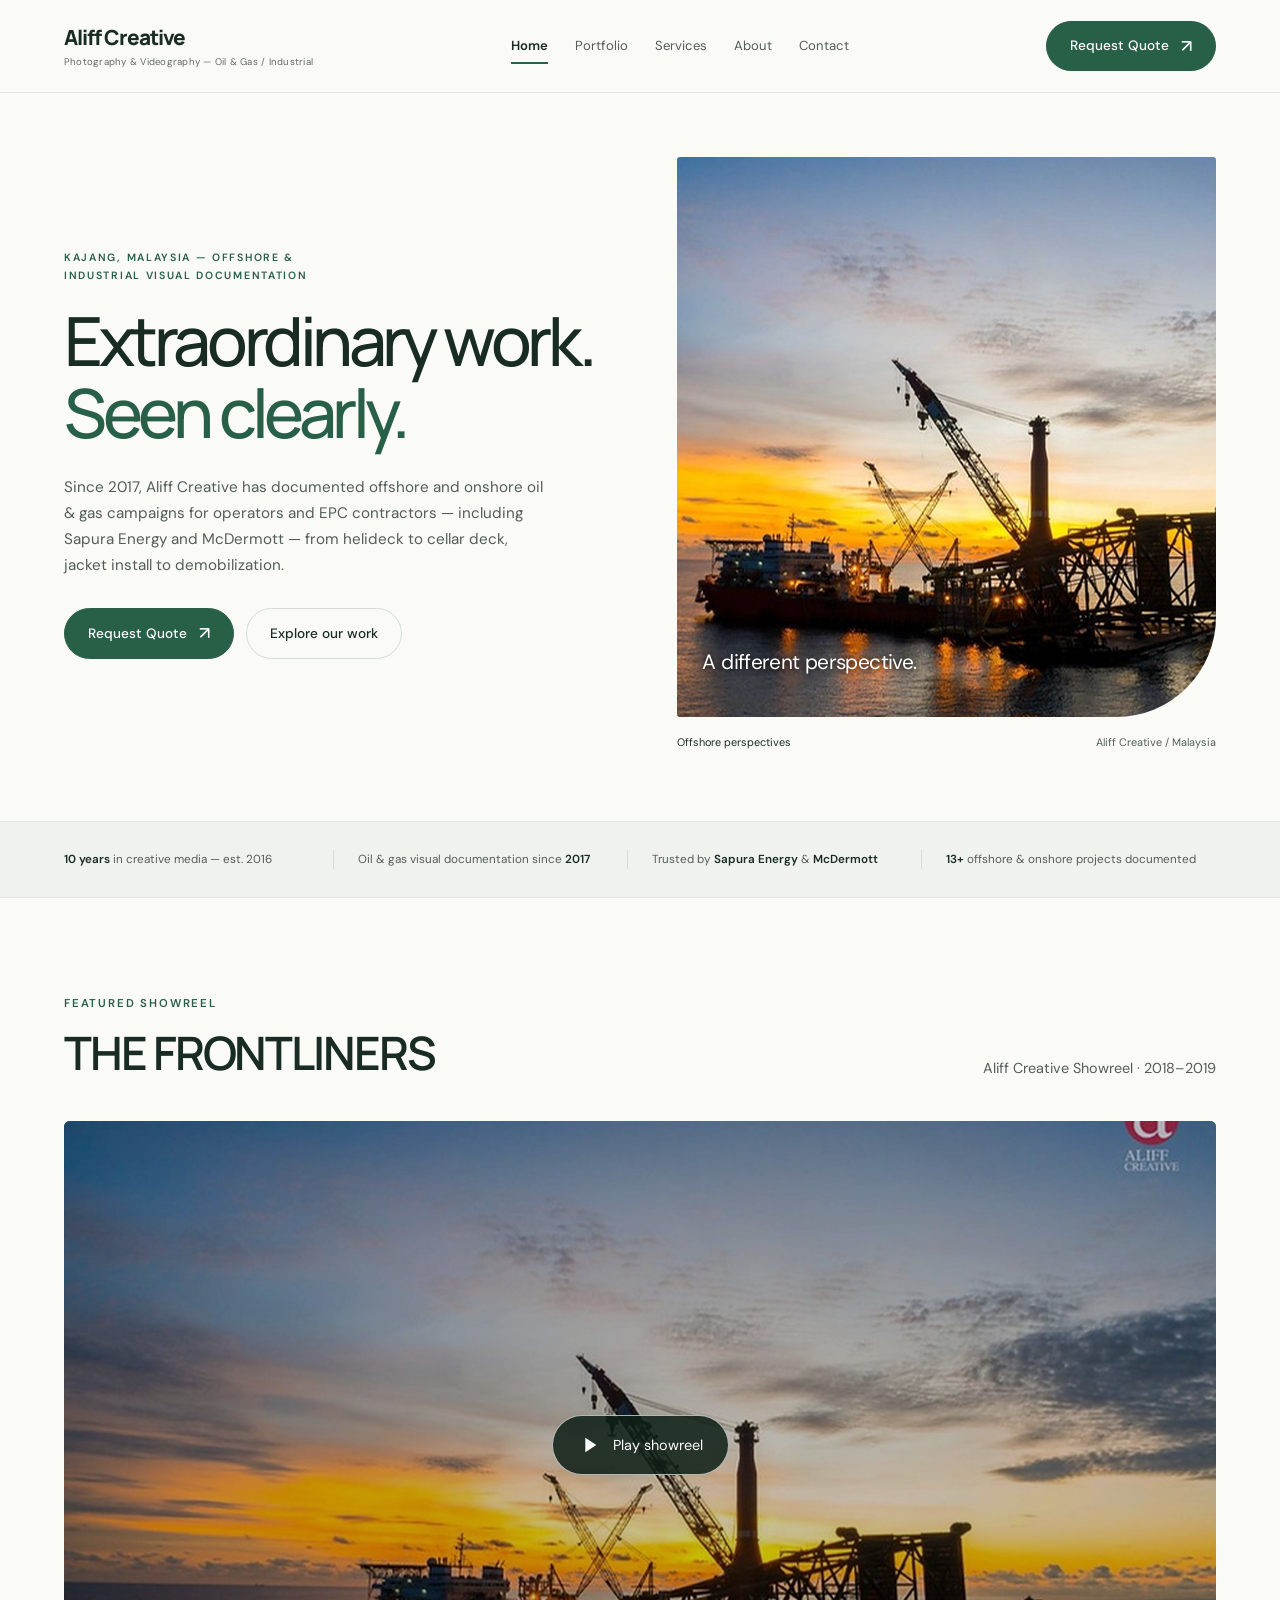
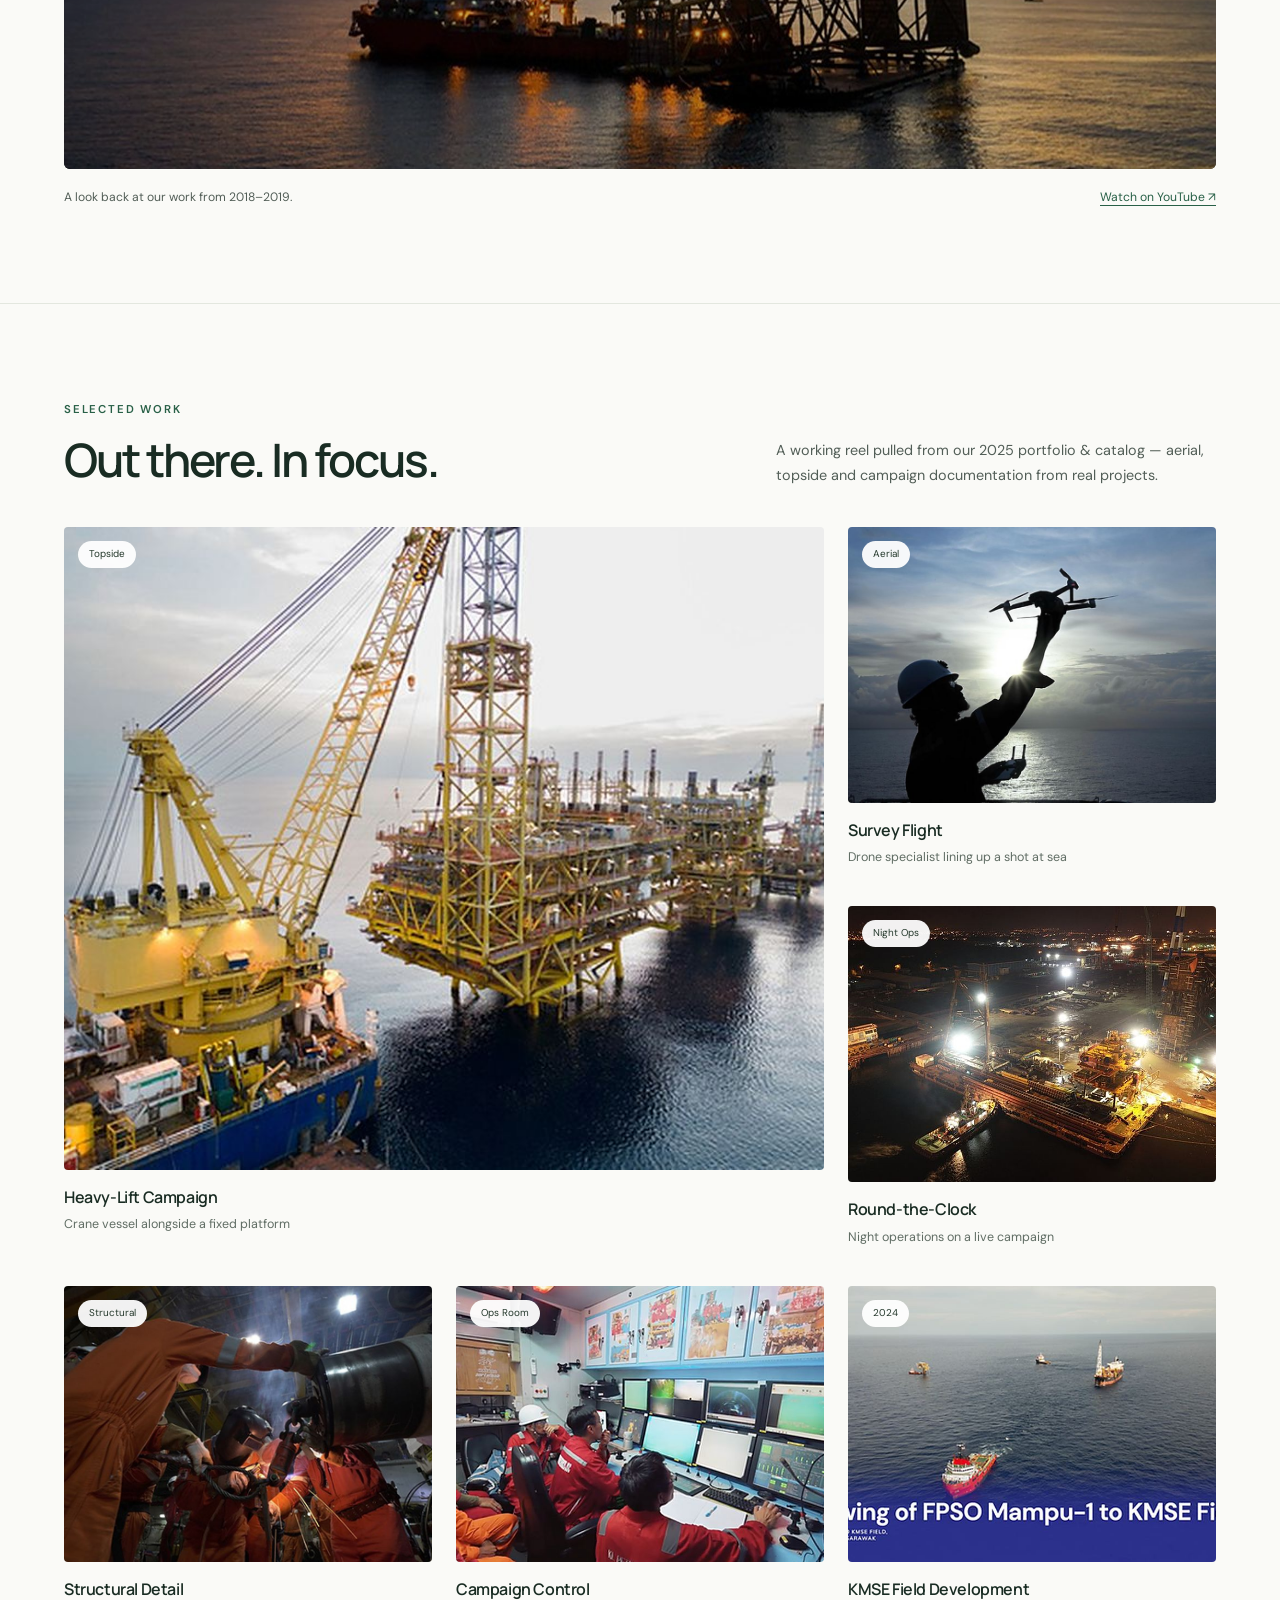
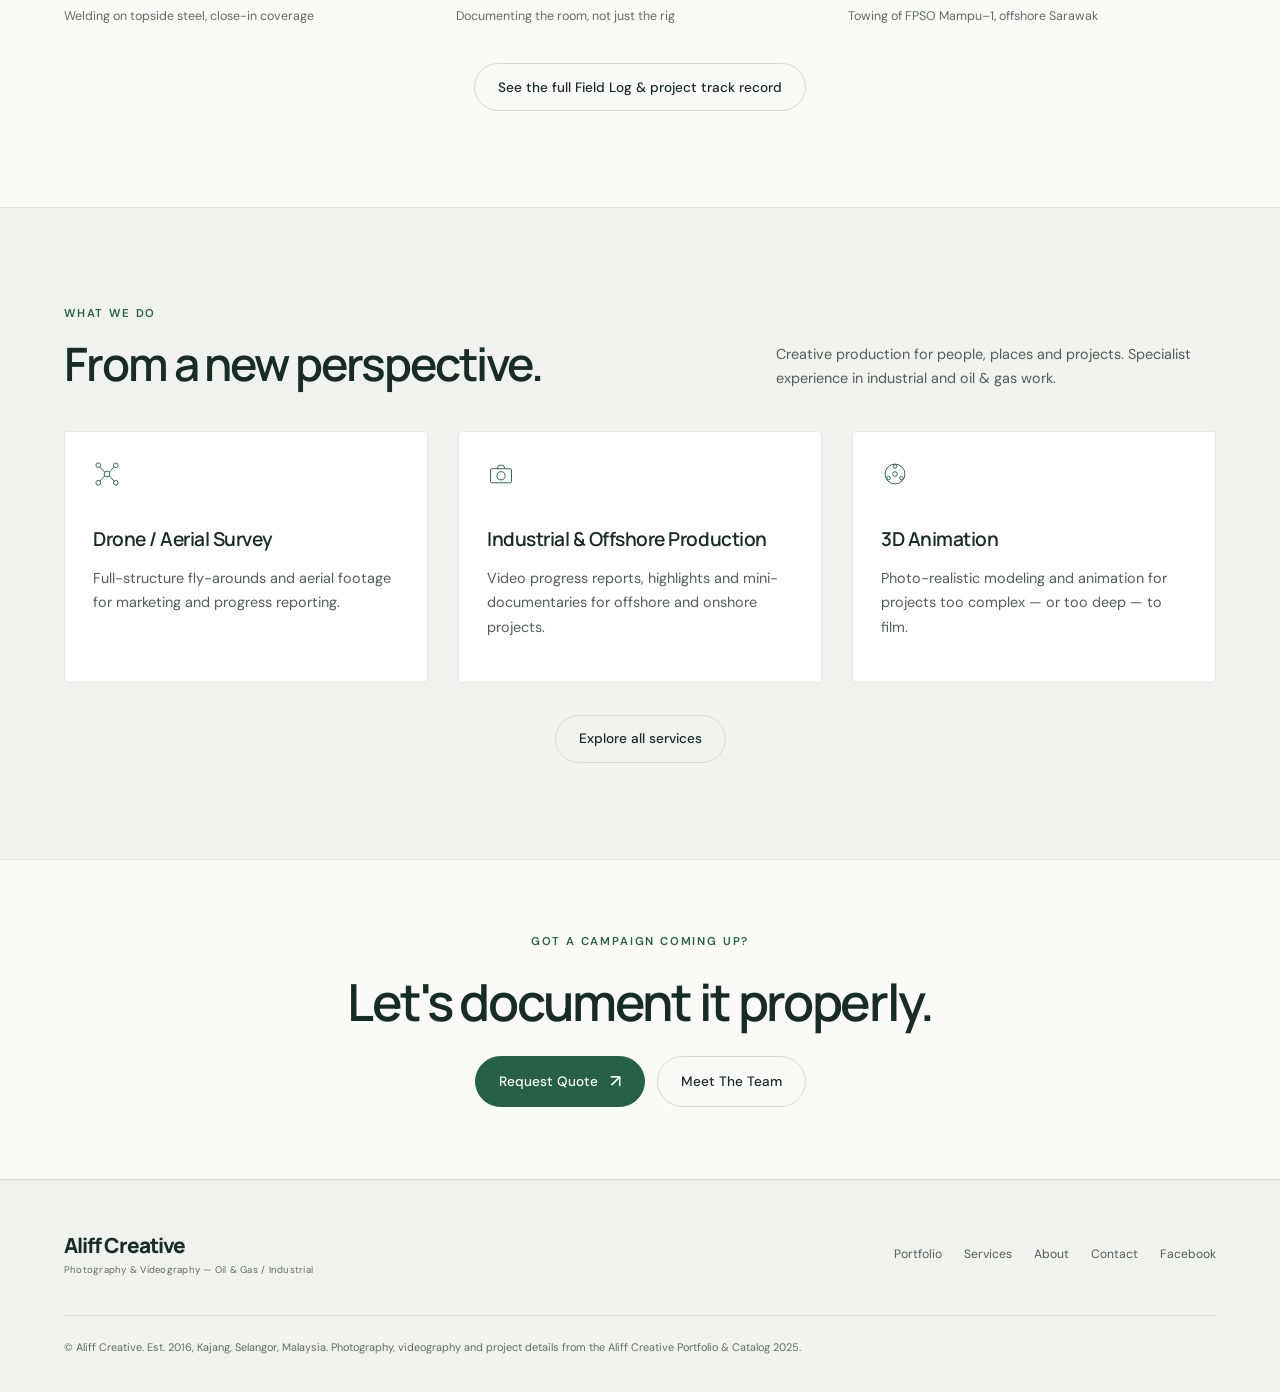
==== commit 9d540713: "Feature The Frontliners showreel on homepage" ====
--- a/index.html
+++ b/index.html
@@ -59,6 +59,28 @@
     </div>
   </section>
 
+  <section class="showreel" id="showreel" aria-labelledby="showreel-title">
+    <div class="wrap">
+      <div class="head-row">
+        <div>
+          <p class="eyebrow">Featured showreel</p>
+          <h2 id="showreel-title">THE FRONTLINERS</h2>
+        </div>
+        <p class="lede">Aliff Creative Showreel &middot; 2018&ndash;2019</p>
+      </div>
+      <div class="showreel-player" id="showreelPlayer">
+        <a class="showreel-preview" href="https://www.youtube.com/watch?v=B8L6DgUXT6s" aria-label="Play THE FRONTLINERS, Aliff Creative Showreel 2018 to 2019">
+          <img src="https://i.ytimg.com/vi/B8L6DgUXT6s/hqdefault.jpg" alt="" width="480" height="360" loading="lazy" decoding="async">
+          <span class="showreel-play"><svg width="22" height="22" viewBox="0 0 24 24" aria-hidden="true"><path d="M8 4v16l12-8z" fill="currentColor"/></svg><span>Play showreel</span></span>
+        </a>
+      </div>
+      <div class="showreel-caption">
+        <span>A look back at our work from 2018&ndash;2019.</span>
+        <a href="https://www.youtube.com/watch?v=B8L6DgUXT6s" target="_blank" rel="noopener">Watch on YouTube &nearr;</a>
+      </div>
+    </div>
+  </section>
+
   <section id="work">
     <div class="wrap">
       <div class="head-row">
--- a/styles.css
+++ b/styles.css
@@ -260,3 +260,17 @@
 @media(prefers-reduced-motion:reduce){html{scroll-behavior:auto}
 *,*::before,*::after{transition:none!important;animation:none!important}
 }
+
+/* Featured showreel: the YouTube player loads only after a visitor clicks. */
+.showreel{border-bottom:1px solid var(--line-soft)}
+.showreel-player{position:relative;width:100%;aspect-ratio:16/9;min-height:200px;overflow:hidden;border-radius:6px;background:#192c23}
+.showreel-preview{position:absolute;inset:0;display:grid;place-items:center;text-decoration:none;color:#fff}
+.showreel-preview img{position:absolute;inset:0;width:100%;height:100%;object-fit:cover}
+.showreel-preview::after{content:"";position:absolute;inset:0;background:rgba(0,0,0,.22);transition:background .2s}
+.showreel-preview:hover::after{background:rgba(0,0,0,.1)}
+.showreel-preview:focus-visible{outline:3px solid #fff;outline-offset:-7px}
+.showreel-play{z-index:1;display:flex;align-items:center;gap:13px;padding:17px 25px;border:1px solid rgba(255,255,255,.65);border-radius:50px;background:rgba(15,32,23,.86);font-size:.9rem}
+.showreel-player iframe{position:absolute;inset:0;width:100%;height:100%;border:0}
+.showreel-caption{display:flex;justify-content:space-between;gap:16px;flex-wrap:wrap;margin-top:18px;font-size:.76rem}
+.showreel-caption a{color:var(--flare);text-underline-offset:4px}
+@media(max-width:560px){.showreel-play{padding:13px 20px;font-size:.8rem}.showreel-caption{font-size:.7rem}}
